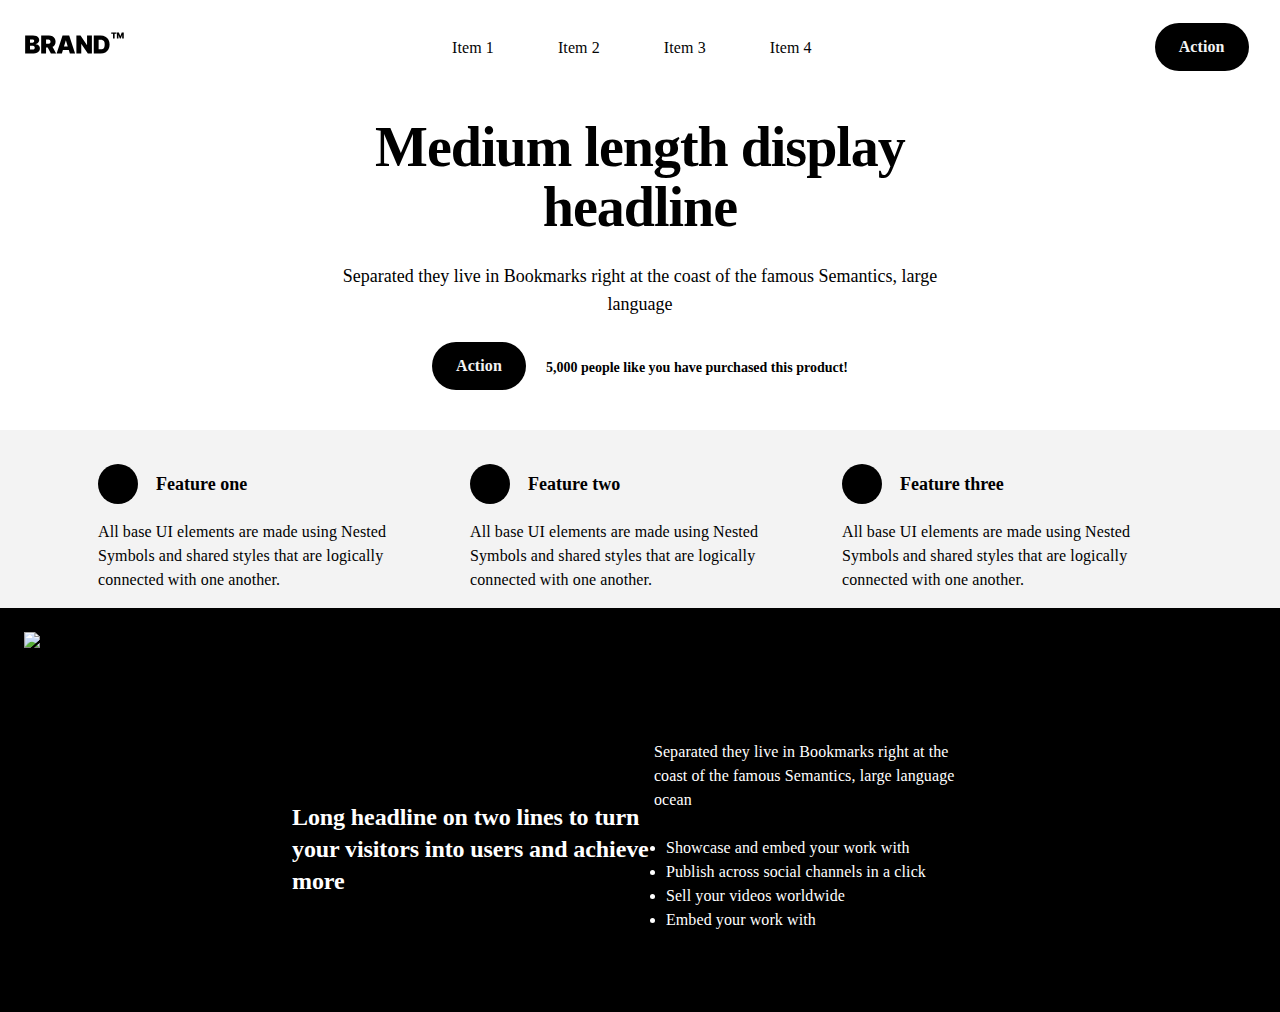
==== index.html @ 7c84bdba "pages" ====
<!DOCTYPE html>
 
 
<head>
 	<title>Responsive Site </title>
	<link rel="stylesheet" type="text/css" href="styles/styles.css" />
	<meta charset="utf-8">
	<meta content="width=device-width, initial-scale=1" name="viewport">
</head>

<body>

  <!-- Navbar Section -->

  <header>
    <div class="header-container">

      <div class="nav-logo">
        <img src="images/brand.svg" alt="Bold brand image with trademark">
      </div>
  
      <input type="checkbox" id="nav-toggle" class="nav-toggle">
      <nav>
        <ul>
          <li><a href="">Item 1</a></li>
          <li><a href="">Item 2</a></li>
          <li><a href="">Item 3</a></li>
          <li><a href="">Item 4</a></li>
        </ul>
      </nav>
      <label for="nav-toggle" class="nav-toggle-label">
        <img src="images/ellipse.svg" alt="">
        <span></span>
      </label>
  
      <div class="nav-action">
        Action
      </div>

    </div>
   
  </header>

  <!-- Main Headline Section -->

  <section class="headline-section">

    <div class="headline-container">
      <div class="headline-bold">
        Medium length display headline
      </div>
      <div class="headline-small">
        Separated they live in Bookmarks right at the coast
        of the famous Semantics, large language 
      </div>

      <!-- Action button -->
      <div class="headline-button">
        <span class="headline-button-action">Action</span>
        <span class="headline-button-text">5,000 people like you have purchased this product!</span>
        
      </div>

    </div>
    
    <div class="headline-image">
      <img src="images/headline-image.svg">
    </div>

  </div>

  <!-- Feature Section -->

  <div class="feature-container">
    <div class="feature-boxes">

      <!-- Feature one  -->

      <div class="feature-one">
        <div class="feature-one-title">
          <img src="images/ellipse.svg">
          <div class="feature-one-top">
            Feature one
          </div>
         
        </div>
        <div class="feature-one-text">
          All base UI elements are made using Nested Symbols
          and shared styles that are logically connected with one another.
        </div>

      </div>

      <!-- Feature two -->

      <div class="feature-two">
        <div class="feature-two-title">
          <img src="images/ellipse.svg">
          <div class="feature-two-top">
            Feature two
          </div>  
        </div>

        <div class="feature-two-text">
          All base UI elements are made using Nested Symbols
          and shared styles that are logically connected with one another.
        </div>

      </div>

      <!-- Feature Three -->

      <div class="feature-three">
        <div class="feature-three-title">
          <img src="images/ellipse.svg">
          <div class="feature-three-top">
            Feature three
          </div>
        </div>
        <div class="feature-three-text">
          All base UI elements are made using Nested Symbols
          and shared styles that are logically connected with one another.
        </div>
  
      </div>
    </div>

  </section>

  <!-- Section Two -->

  <section class="section-two">
    <div class="section-two-container">
      <div class="section-two-image">
        <img src="images/section-two-744.svg">
      </div>
      <div class="section-two-text">
        <div class="section-two-header">
          Long headline on two lines to turn your visitors into users and achieve more
        </div>

        <div class="section-two-mid">

          <div class="section-two-middle">
            Separated they live in Bookmarks right at the coast of the famous Semantics, large language ocean
          </div>
  
          <div class="section-two-list">
            <ul>
              <li>Showcase and embed your work with</li>
              <li>Publish across social channels in a click</li>
              <li>Sell your videos worldwide</li>
              <li>Embed your work with</li>
            </ul>
          </div>


        </div>
        
      </div>
    </div>



  </section>


  <!-- Testimonials -->


  <section class="testimonials">




  </section>
  

  





	
</body>
---- styles/styles.css ----
body {
  margin: 0;
}

*, *::before, *::after{
  box-sizing: border-box;
}

:root {
  --clr-dark-900: #000;
  --clr-light-200: #f3f3f3;
  --clr-light-100: #fff;
}

header {
  display: flex;
  position: sticky;
  top: 0;
  left: 0;
  right: 0;
  background-color: var(--clr-light-100);
  text-align: center;
  z-index: 100;
  width: 100%;
}

.nav-toggle {
  display: none;
}

.nav-toggle-label {
  position:absolute;
  right: 0;
  top: 0;
  margin-right: 1em;
  height: 100%;
  display: flex;
  align-items: center;
  cursor: pointer;
}

.nav-toggle-label img {
  position: absolute;
  transform: translateX(-4.5px);
  height: 25px;
  width: 25px;
}

.nav-toggle-label span,
.nav-toggle-label span::before,
.nav-toggle-label span::after {
  display: block;
  background:#ffffff;
  height:1px;
  width: 1em;
  border: 2px;
  position: relative;
}

.nav-toggle-label span::before,
.nav-toggle-label span::after {
  content: '';
  position: absolute;
}

.nav-toggle-label span::before  {
  bottom: 4px;
}

.nav-toggle-label span::after  {
  top: 4px;
}

nav {
  position: absolute;
  text-align: left;
  top: 100%;
  right: 0;
  background: var(--clr-light-100);
  width: 100%;
  text-align: center;
  transform: scale(1,0);
  transform-origin: top;
  transition: transform 400ms ease-in-out;
}

nav ul {
  margin: 0;
  padding: 0;
  list-style: none;
}

nav li {
  margin-bottom: 1em;
  margin-right: 1em;
}

nav a {
  color: #040404;
  text-decoration: none;
  font-size: 1em;
  font-family: 'Inter';
  font-style: normal;
  font-weight: 500;
  line-height: 19px;
  letter-spacing: 0.1px;
  opacity: 0;
  transition: opacity 150ms ease-in-out ; 
}

nav a:hover {
  opacity: 0.5;
  transition: ease-in-out 150ms
}

.nav-toggle:checked ~ nav {
  display: block;
  transform: scale(1,1);
}

.nav-toggle:checked ~ nav a {
  opacity: 1;
  transition: opacity 250ms ease-in-out 250ms;
}

.nav-action {
  color: var(--clr-light-200);
  background: var(--clr-dark-900);
  border-radius: 32px;
  padding: 12px 24px;
  display: none;
  margin-right: 2.5%;
  font-family: 'Inter';
  font-style: normal;
  font-weight: 700;
  font-size: 1em;
  line-height: 150%;
  display: flex;
  align-items: center;
  text-align: center;
  letter-spacing: 0.1px;
 } 

 .header-container {
  display: flex;
  margin-left: clamp(1%, 24px, 32%);
  margin-top: clamp(23px, 23px, 34.5px);
  margin-bottom: clamp(23px, 23px, 34.5px);
  max-height: 96px;
 }


.headline-section {
  display: flex;
  flex-wrap: wrap;
  align-items: center;
  justify-content: center;
  width: 100%;
  position: relative;
  
}

.headline-container {

  display: flex;
  position: relative;
  flex-direction: column;
  align-items: center;
  margin-inline: 24px;
  text-align: center;
  margin-top: 24px;
  width: 100%;
}

.headline-bold {
  font-family: 'Inter';
  font-style: normal;
  font-weight: 900;
  font-size: 40px;
  line-height: 121%;
  display: flex;
  align-items: center;
  text-align: center;
  letter-spacing: -1px;
  color: var(--clr-dark-900);
}

.headline-small {
  font-family: 'Inter';
  font-style: normal;
  font-weight: 400;
  font-size: 18px;
  line-height: 156%;
  color: var(--clr-dark-900);
  margin-top: 24px;

}

.headline-button {
  display: flex;
  flex-wrap: wrap;
  width: 100%;
  justify-content: center;
  align-content: center;
  margin-top: 24px;
}

.headline-button-text {
  font-family: 'Inter';
  font-style: normal;
  font-weight: 600;
  font-size: 0.875em;
  line-height: 143%;
  margin-top: 16px;
  margin-left: 20px;
  
}

.headline-button-action {
  color: var(--clr-light-200);
  background: var(--clr-dark-900);
  border-radius: 32px;
  padding: 12px 24px;
  font-family: 'Inter';
  font-style: normal;
  font-weight: 700;
  font-size: 1em;
  line-height: 150%; 
  letter-spacing: 0.1px;
}


.headline-image { 
  display: flex;
  justify-content: center;
  margin-top: 24px;
  margin-inline: 1rem;
  margin-bottom: 1em;

}

.headline-image img {
  width: 100%;
  height: auto;
  border-radius: 15px;

}

/* Features */

.feature-container {
  display: flex;
  flex-direction: column;
  background-color: var(--clr-light-200);
  width: 100%;
  position: relative;
}

.feature-boxes {
  display: flex;
  flex-wrap: wrap;
  justify-content: center;
  align-items: center;

}

.feature-one-title, .feature-two-title, .feature-three-title {
  font-family: 'Inter';
  font-style: normal;
  font-weight: 700;
  font-size: 18px;
  line-height: 156%;
  display: flex;
  align-items: center;
  justify-content: center;
  color: var(--clr-dark-900);
  margin-top: 1em;
  
}

.feature-one-top, .feature-two-top, .feature-three-top {
  margin-left: 1em;
}

.feature-one-text, .feature-two-text, .feature-three-text {
  font-family: 'Inter';
  font-style: normal;
  font-weight: 400;
  font-size: 1em;
  line-height: 150%;
  text-align: center;
  letter-spacing: 0.1px;
  color: var(--clr-dark-900);
  margin-top: 1em;
}

/* Section Two */

.section-two {
  width: 100%;
  background: var(--clr-dark-900);
  font-family: 'Inter';
  font-style: normal;
  display: flex;
  flex-direction: row;
}

.section-two-container {
  display: flex;
  width: 100%;
  flex-wrap: wrap;
  justify-content: center;
  align-items: center;
  margin-inline: min(24px);
  margin-top: min(24px);
}

.section-two-image img {
  justify-content: center;
  width: 100%;
  height: auto;

}

.section-two-text {
  color: var(--clr-light-100);
}

.section-two-header {
  font-weight: 900;
  font-size: 1em;
  line-height: 200%;
  text-align: center;
  letter-spacing: -0.1px;
}

.section-two-middle {
  font-weight: 400;
  font-size: 14px;
  line-height: 171%;
  text-align: center;
  letter-spacing: 0.1px;
}

.section-two-list {
  font-weight: 400;
  font-size: 14px;
  line-height: 171%;
  justify-content: center;
  align-items: center;
  text-align: center;
  letter-spacing: 0.1px;

  }

.section-two-list ul {
  list-style-position: outside;
  padding-left: 12px;

  }
/* Responsive Section */


@media only screen and (min-width: 744px) {

  /* nav-bar */

  .nav-toggle-label {
    display: none;
  }

  .header-container {
    display: flex;
    justify-content: space-between;
    align-items: center;
    width: 100%;
  }

  .headline-image img {
    content: url(images/headline-image-tablet.svg);
  }

  .nav-action {
    display: block;
  }

  nav { 
    all: unset;
  }

  nav a {
    opacity: 1;
  }

  nav ul {
    display: flex;
    align-items: center;
  }

  nav li {
    margin-left: 3em;
    margin-bottom: 0;
    justify-content: space-between;
  }

  nav li:first-child{
    margin-left: 0;
  }

  nav li {
    align-items: center;
  }

  /* Section Two */

  .section-two-text {
    justify-content: center;
    align-items: center;
    max-width: 696px;
  }

  .section-two-header {
    flex-wrap: nowrap;
    font-size: 1.5em;
    margin-top: 1.5em;

  }

  .section-two-middle {
    font-size: 1em;
    margin-top: 1.5em;
  }

  .section-two-list {
    font-size: 1em;
    margin-top: 1.5em;
  }

}

/* 1024px */

@media only screen and (min-width: 1024px) and (max-width: 1439px) { 

  .headline-image {
    width: 100%;
    content: url(images/headline-image-large.svg);
  }

  .headline-bold {
    font-family: 'Inter';
    font-style: normal;
    font-weight: 900;
    font-size: 56px;
    line-height: 107%;
    text-align: center;
    letter-spacing: -1px;
  }

  .headline-container {
    max-width: 630px;
  }

  .feature-container {
    display: inline-flex;
    flex-wrap: nowrap;
    width: 100%;
  }

  .feature-boxes {
    display: inline-flex;
    flex-wrap: nowrap;
    justify-content: center;

  }

  .feature-one, .feature-two, .feature-three {
    justify-content: space-between;
    max-width: 340px;
    margin: 1em;

  }

  .feature-one-title, .feature-two-title, .feature-three-title {
   justify-content: flex-start;

  }

  .feature-one-text, .feature-two-text, .feature-three-text {
    text-align: left;
  }


  .section-two-image {
    width: 100%;
  }
  .section-two-image img {
    content: url(images/section-two-1024.svg);
    width: 100%;
    height: auto;
  }

  .section-two-container {
    width: 100%;

  }

  .section-two-text {
    width: 100%;
    display: flex;
    margin-top: 64px;
    margin-bottom: 64px;
    justify-content: space-between;
  }
  
  .section-two-header {
    max-width: 415.5px;
    text-align: left;
    font-size: 1.5em;
    line-height: 133%;
  }

  .section-two-mid {
    max-width: 415.5px;
    margin-right: min(32px);

    
  }
  .section-two-middle {
    text-align: left;
    font-size: 1em;
    line-height: 150%;
    letter-spacing: 0.1px;
  }

  .section-two-list {
    text-align: left;
    font-size: 1em;
    line-height: 150%;
    letter-spacing: 0.1px;
  }
}

/* 1440px */


@media only screen and (min-width: 1440px) {


  .headline-section {
    display: flex;
    width: 100%;
  }

  .headline-container {
    max-width: 490px;
    flex: 1;
    text-align: left;
 
  }
  
  .headline-bold {
    text-align: left;

  }

  .headline-image img {
    max-width: 538px;
    height: auto;
    flex: 1;
  }

  .headline-button {
    flex-wrap: wrap;
    align-items: center;
    margin-left: 0;
    justify-content: flex-start;

  }

  .headline-button-text {
    text-align: left;
    align-items: center;

    margin-top: 0;
    max-width: 236px;

  }

  .headline-image {
    max-width: 490px;
    height: auto;
    content: url(images/headline-image-1440.svg);
  }
}
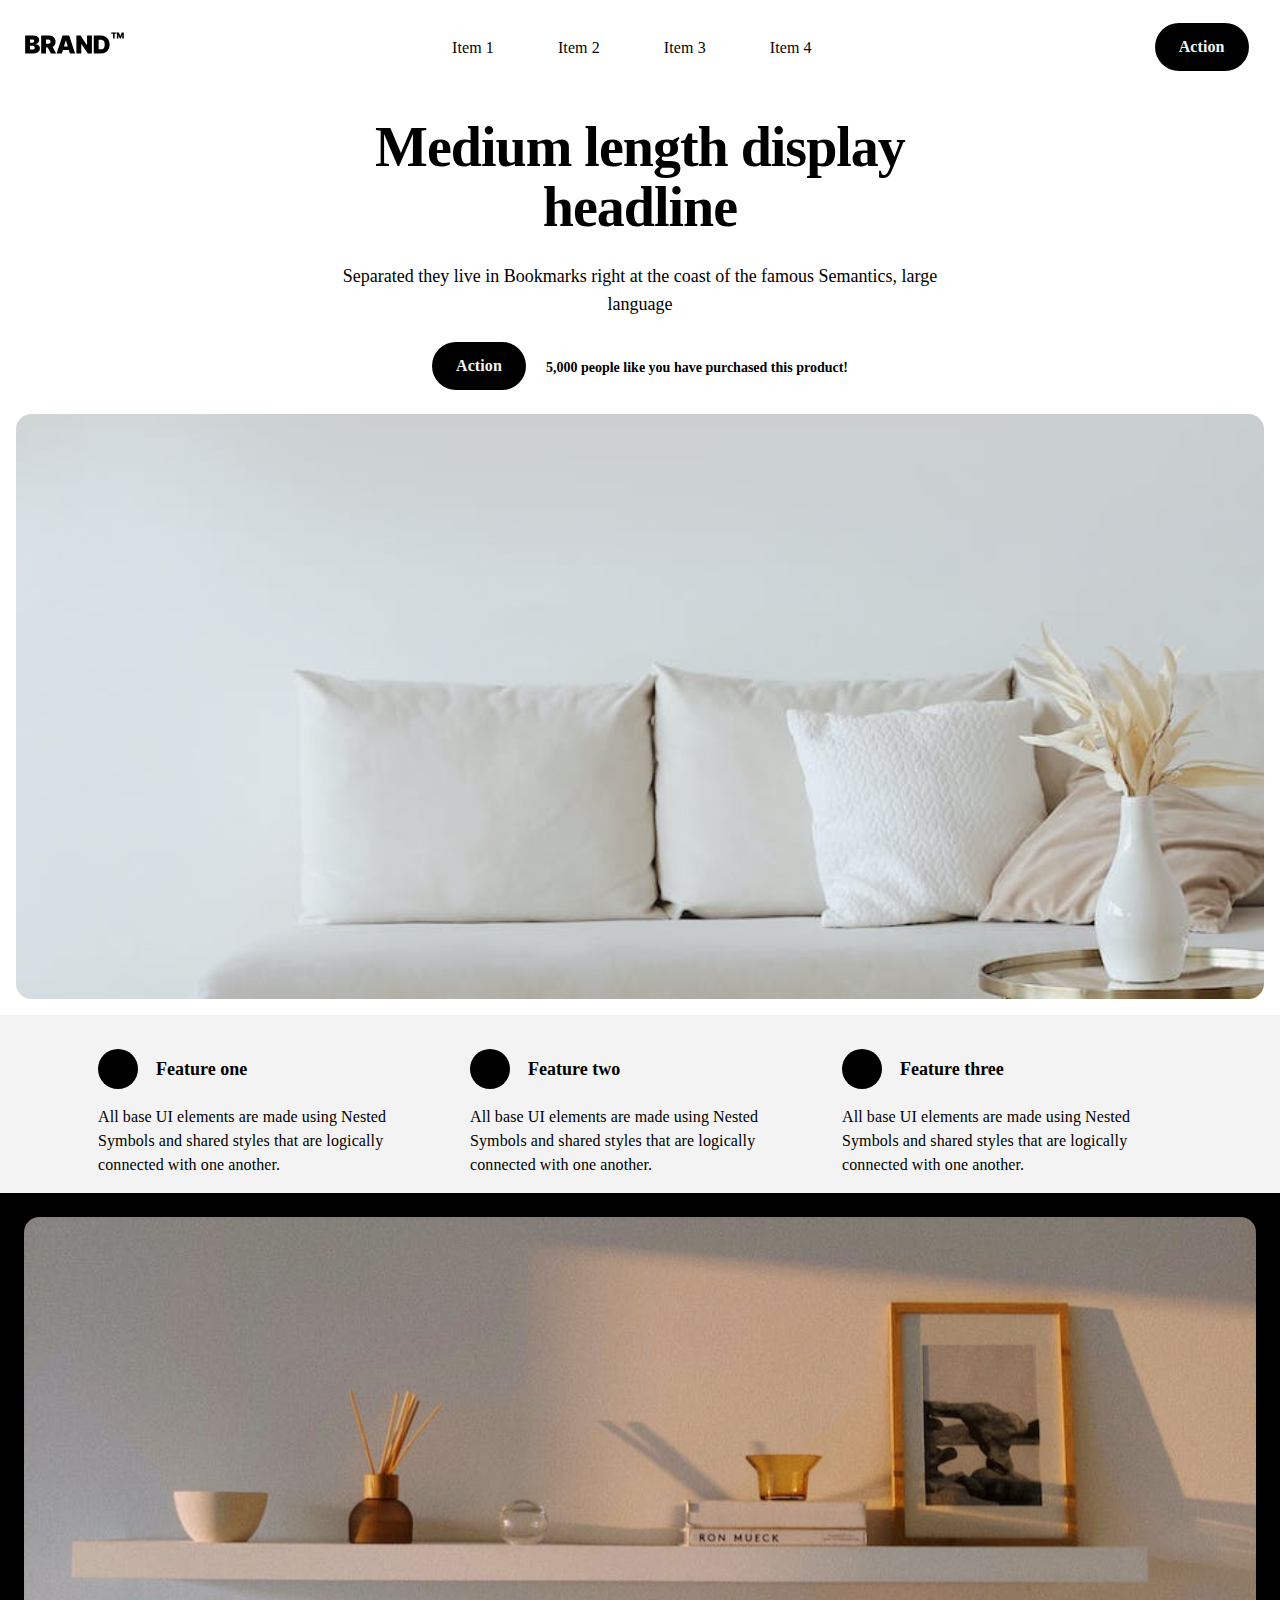
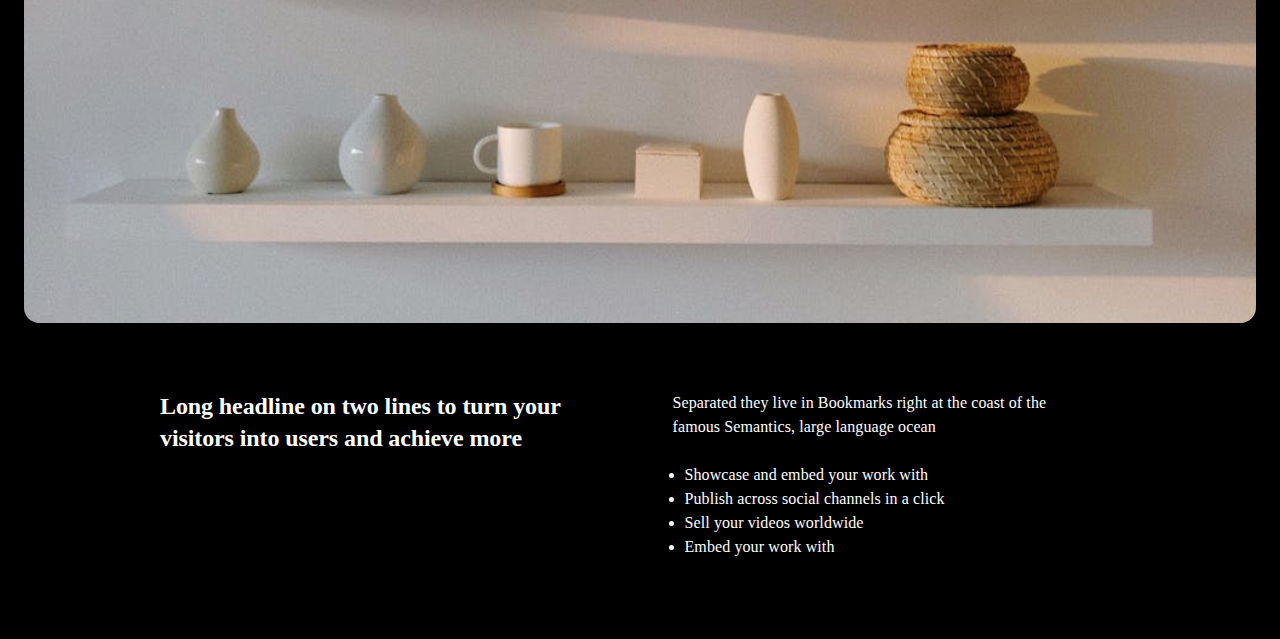
==== commit 29f813cb: "1440fix" ====
--- a/index.html
+++ b/index.html
@@ -29,7 +29,7 @@
         </ul>
       </nav>
       <label for="nav-toggle" class="nav-toggle-label">
-        <img src="images/ellipse.svg" alt="">
+        <img src="/images/ellipse.svg" alt="">
         <span></span>
       </label>
   
@@ -132,7 +132,7 @@
   <section class="section-two">
     <div class="section-two-container">
       <div class="section-two-image">
-        <img src="images/section-two-744.svg">
+        <img src="/images/section-two-744.svg">
       </div>
       <div class="section-two-text">
         <div class="section-two-header">
--- a/styles/styles.css
+++ b/styles/styles.css
@@ -135,7 +135,6 @@
   font-weight: 700;
   font-size: 1em;
   line-height: 150%;
-  display: flex;
   align-items: center;
   text-align: center;
   letter-spacing: 0.1px;
@@ -377,7 +376,7 @@
   }
 
   .headline-image img {
-    content: url(images/headline-image-tablet.svg);
+    content: url(/images/headline-image-tablet.svg);
   }
 
   .nav-action {
@@ -413,7 +412,7 @@
 
   /* Section Two */
 
-  .section-two-text {
+   .section-two-text {
     justify-content: center;
     align-items: center;
     max-width: 696px;
@@ -434,17 +433,18 @@
   .section-two-list {
     font-size: 1em;
     margin-top: 1.5em;
-  }
-
-}
+  } 
+
+}
+
 
 /* 1024px */
 
-@media only screen and (min-width: 1024px) and (max-width: 1439px) { 
+@media only screen and (min-width: 1024px){ 
 
   .headline-image {
     width: 100%;
-    content: url(images/headline-image-large.svg);
+    content: url(/images/headline-image-large.svg);
   }
 
   .headline-bold {
@@ -495,21 +495,24 @@
     width: 100%;
   }
   .section-two-image img {
-    content: url(images/section-two-1024.svg);
+    content: url(/images/section-two-1024.svg);
     width: 100%;
     height: auto;
   }
 
   .section-two-container {
     width: 100%;
-
+    display: flex;
   }
 
   .section-two-text {
-    width: 100%;
+    
+    max-width: 100%;
+    width: 960px;
     display: flex;
     margin-top: 64px;
     margin-bottom: 64px;
+    align-items: flex-start;
     justify-content: space-between;
   }
   
@@ -518,12 +521,15 @@
     text-align: left;
     font-size: 1.5em;
     line-height: 133%;
+    margin: 0;
+    
   }
 
   .section-two-mid {
     max-width: 415.5px;
     margin-right: min(32px);
-
+    
+    
     
   }
   .section-two-middle {
@@ -531,6 +537,7 @@
     font-size: 1em;
     line-height: 150%;
     letter-spacing: 0.1px;
+    margin: 0;
   }
 
   .section-two-list {
@@ -556,12 +563,16 @@
     max-width: 490px;
     flex: 1;
     text-align: left;
- 
-  }
+    margin-right: 120px;
+  }
+  
+  .headline-small {
+    font-size: 18px;
+    
+  } 
   
   .headline-bold {
     text-align: left;
-
   }
 
   .headline-image img {
@@ -581,7 +592,6 @@
   .headline-button-text {
     text-align: left;
     align-items: center;
-
     margin-top: 0;
     max-width: 236px;
 
@@ -590,8 +600,56 @@
   .headline-image {
     max-width: 490px;
     height: auto;
-    content: url(images/headline-image-1440.svg);
-  }
+    content: url(/images/headline-image-1440.svg);
+    border-radius: 12px;
+  }
+
+  .feature-container {
+    margin-top: 64px;
+  }
+
+  .section-two-container {
+    display: flex;
+    flex-wrap: wrap;
+  }
+
+  .section-two-text { 
+    max-width: 503.5px;  
+    justify-content: center;
+    display: inline-flex;
+    flex-wrap: wrap;
+    margin-top: 178px;
+    margin-bottom: 178px;
+    margin-left: 133px;
+  }
+
+  .section-two-image {
+    content: url(/images/section-two-1440.svg);
+    max-width: 490px;
+  }
+
+  .section-two-header {
+    max-width: 503.5px;
+  }
+
+  .section-two-mid {
+    display: flex;
+    margin: 0;
+    flex-wrap: wrap;
+    max-width: 503.5px;
+   
+  }
+
+  .section-two-middle {
+    margin-top: 16px;
+  }
+
+  .section-two-list {
+    max-width: 429px;
+    margin-top: 16px;
+  }
+
+
 }
 
   
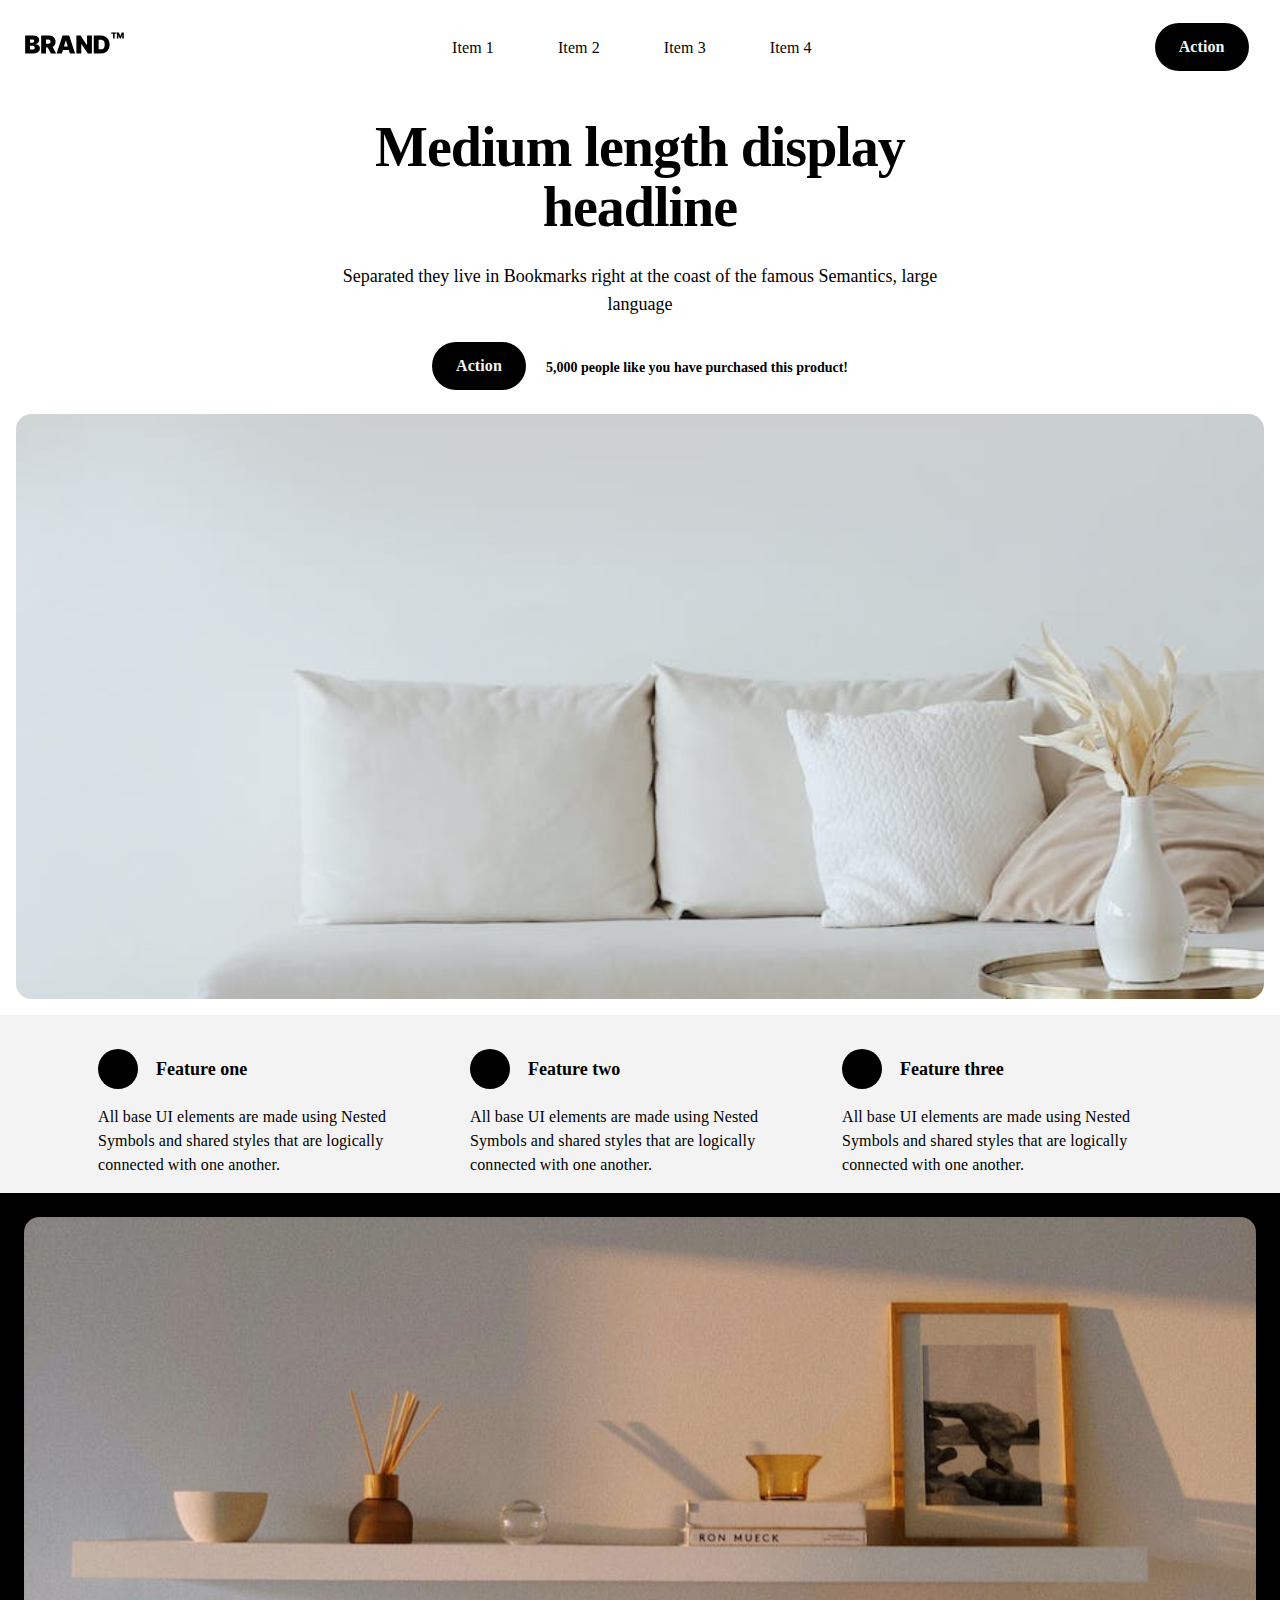
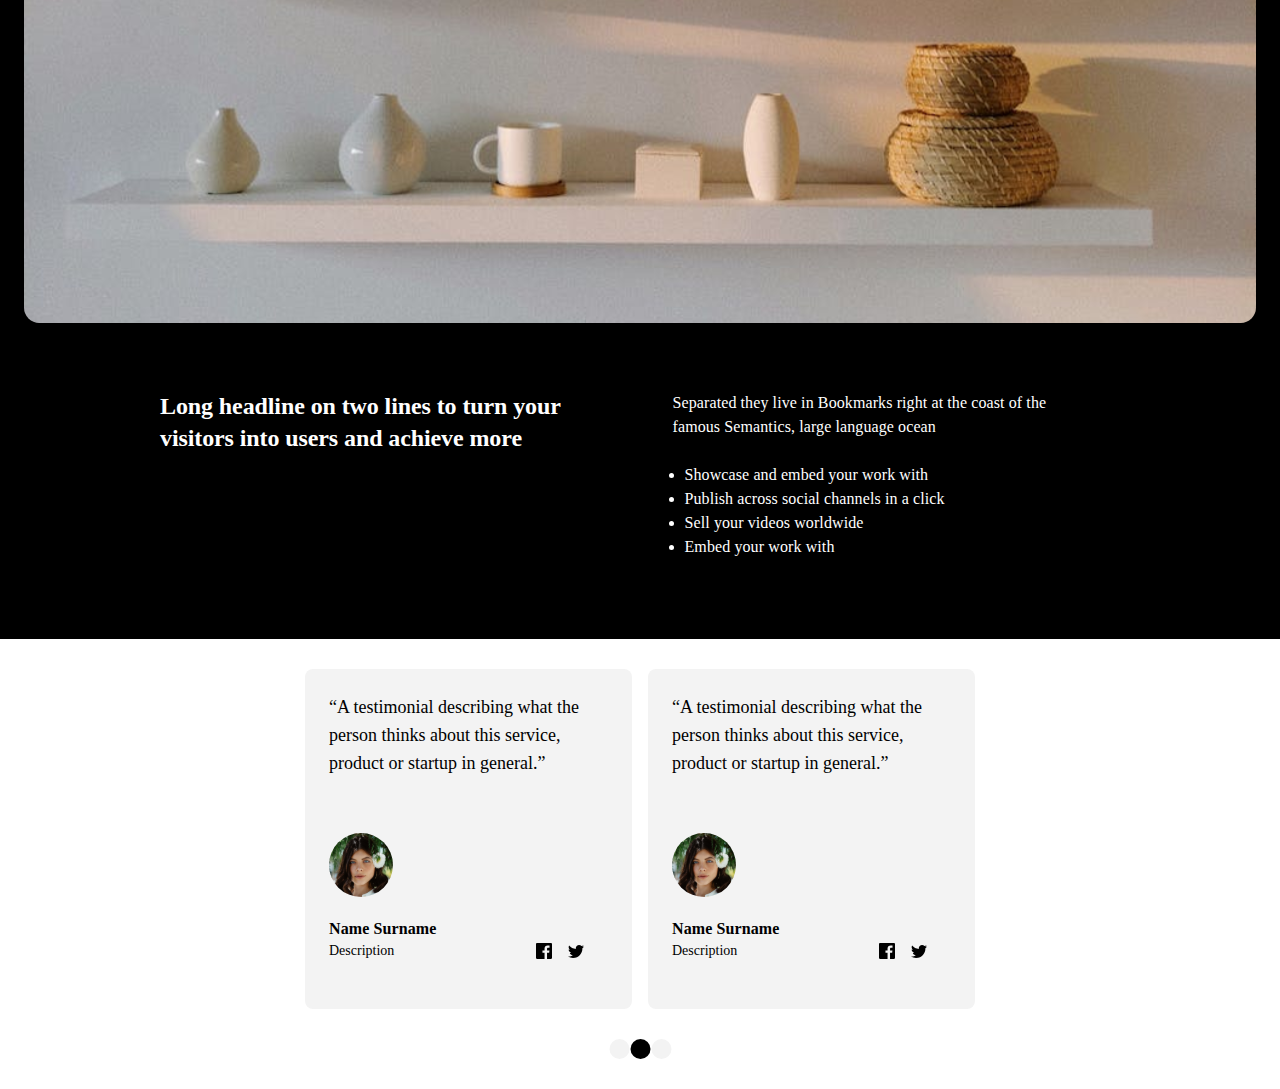
==== commit 5da6007a: "test2" ====
--- a/index.html
+++ b/index.html
@@ -170,12 +170,95 @@
 
   <section class="testimonials">
 
-
-
-
-  </section>
-  
-
+    <div class="testimonial-cards">
+      <div class="card-1">
+        <div class="card-text">
+          “A testimonial describing what the person thinks about this service, product or startup in general.”
+        </div>
+
+        <div class="card-customer">
+          <img src="/images/testimonial-image.svg">
+
+          <div class="card-name">
+            <span class="card-top">Name Surname</span>
+            <br>
+            <span class="card-bottom">Description</span>
+          </div>
+
+          <div class="card-socials">
+            <img src="/images/card-facebook.svg" class="facebook">
+            <img src="/images/card-twitter.svg" class="twitter">
+          </div>
+        </div>
+
+      </div>    
+
+      <div class="card-2">
+        <div class="card-text">
+          “A testimonial describing what the person thinks about this service, product or startup in general.”
+        </div>
+
+        <div class="card-customer">
+          <img src="/images/testimonial-image.svg">
+
+          <div class="card-name">
+            <span class="card-top">Name Surname</span>
+            <br>
+            <span class="card-bottom">Description</span>
+          </div>
+
+          <div class="card-socials">
+            <img src="/images/card-facebook.svg" class="facebook">
+            <img src="/images/card-twitter.svg" class="twitter">
+          </div>
+        </div>
+
+        <div class="card-3">
+          <div class="card-text">
+            “A testimonial describing what the person thinks about this service, product or startup in general.”
+          </div>
+  
+          <div class="card-customer">
+            <img src="/images/testimonial-image.svg">
+  
+            <div class="card-name">
+              <span class="card-top">Name Surname</span>
+              <br>
+              <span class="card-bottom">Description</span>
+            </div>
+  
+            <div class="card-socials">
+              <img src="/images/card-facebook.svg" class="facebook">
+              <img src="/images/card-twitter.svg" class="twitter">
+            </div>
+          </div>
+  
+        </div>    
+
+      </div>    
+
+      
+
+
+      <div class="testimonial-buttons">
+        <img src="/images/button-1.svg">
+        <img src="/images/button-2.svg">
+        <img src="/images/button-1.svg">
+
+      </div>
+
+
+    </div>
+    
+
+  </section>
+
+  <!-- Tagline-->
+  
+  <section class="tagline">
+
+
+  </section>
   
 
 
--- a/styles/styles.css
+++ b/styles/styles.css
@@ -349,14 +349,98 @@
   align-items: center;
   text-align: center;
   letter-spacing: 0.1px;
-
-  }
+}
+
 
 .section-two-list ul {
   list-style-position: outside;
   padding-left: 12px;
-
-  }
+}
+
+
+/* Testimonials  */
+
+.testimonials {
+  display: flex;
+  width: 100%;
+  position: relative;
+  justify-content: center;
+  align-items: center;
+}
+
+.testimonial-cards {
+  display: flex;
+  flex-direction: column;
+  margin-top: min(30px);
+  font-family: 'Inter';
+  font-style: normal;
+  justify-content: center;
+  align-items: center;
+  
+}
+
+.card-2, .card-3 {
+  display: none;
+}
+
+.card-1, .card-2, .card-3 {
+  background: #F3F3F3;
+  border-radius: 8px;
+  padding: 24px;
+  align-items: center;
+  max-width: 327px;
+  height: auto;
+  position: relative;
+}
+
+.card-text {
+  font-weight: 400;
+  font-size: 1.125em;
+  line-height: 156%;
+  color: #000000;
+}
+
+.card-customer {
+  margin-top: 56px;
+}
+
+.card-name {
+  margin-top: 1em;
+  margin-bottom: 1.5em;
+}
+
+.card-top {
+  font-weight: 700;
+  font-size: 1em;
+  line-height: 150%;
+  align-items: center;
+  letter-spacing: 0.1px;
+}
+
+.card-bottom {
+  font-weight: 400;
+  font-size: 14px;
+  line-height: 143%;
+
+}
+
+.card-socials, .facebook {
+  position: absolute;
+  right: 56px;
+  bottom: 24.99px;
+}
+
+.card-socials, .twitter {
+  position: absolute;
+  right: 24px;
+  bottom: 24.99px;
+}
+
+.testimonial-buttons {
+  margin: 1.875em;
+  display: block;
+}
+ 
 /* Responsive Section */
 
 
@@ -435,9 +519,28 @@
     margin-top: 1.5em;
   } 
 
-}
-
-
+  .testimonial-cards {
+    flex-direction: row;
+    width: 100%;
+    flex-wrap: wrap;
+    justify-content: center;
+    align-items: center;
+  }
+
+  .card-2 {
+    order: 2;
+    display: block;
+    margin-left: 1em;
+    
+  }
+
+  .testimonial-buttons {
+    order: 3;
+    display: flex;
+    justify-content: center;
+    width: 100%;
+    
+  }
 /* 1024px */
 
 @media only screen and (min-width: 1024px){ 
@@ -650,6 +753,7 @@
   }
 
 
-}
-
-  
+  .testimonial-buttons {
+    display: none;
+  }
+  }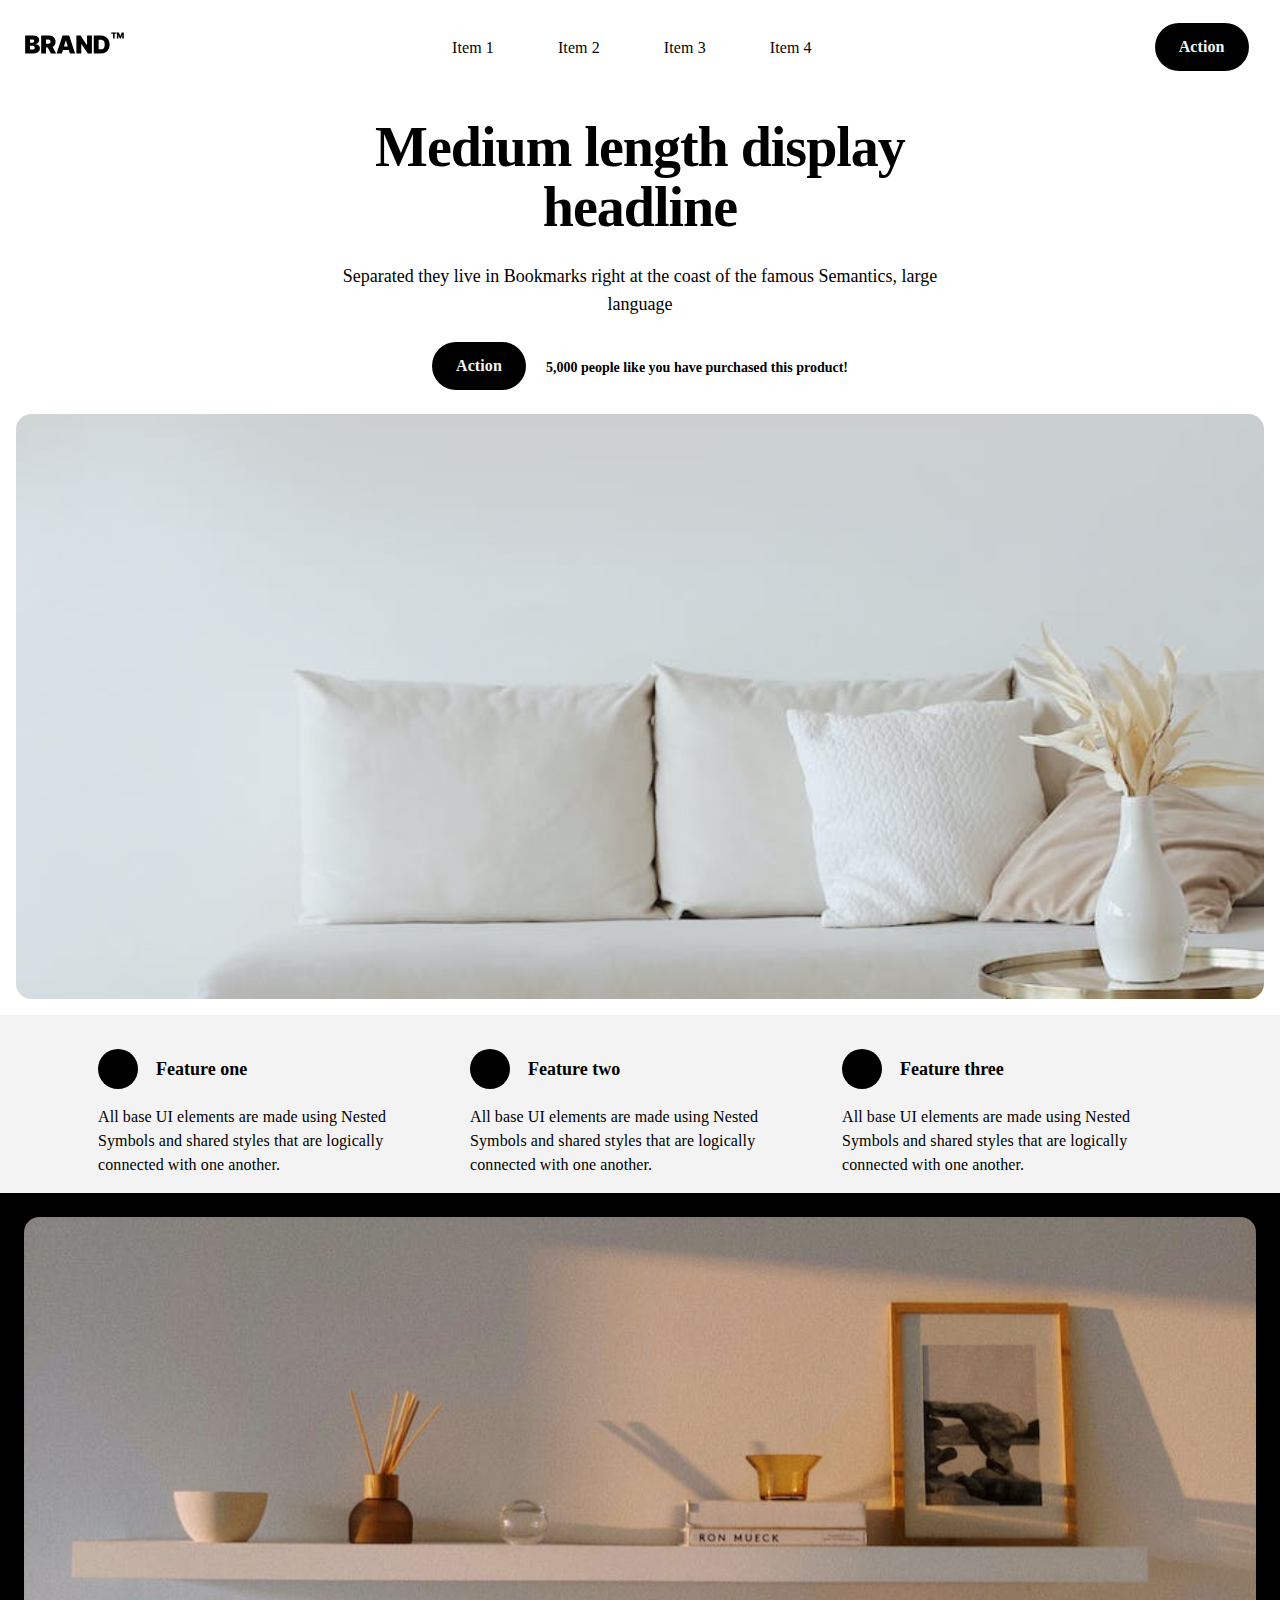
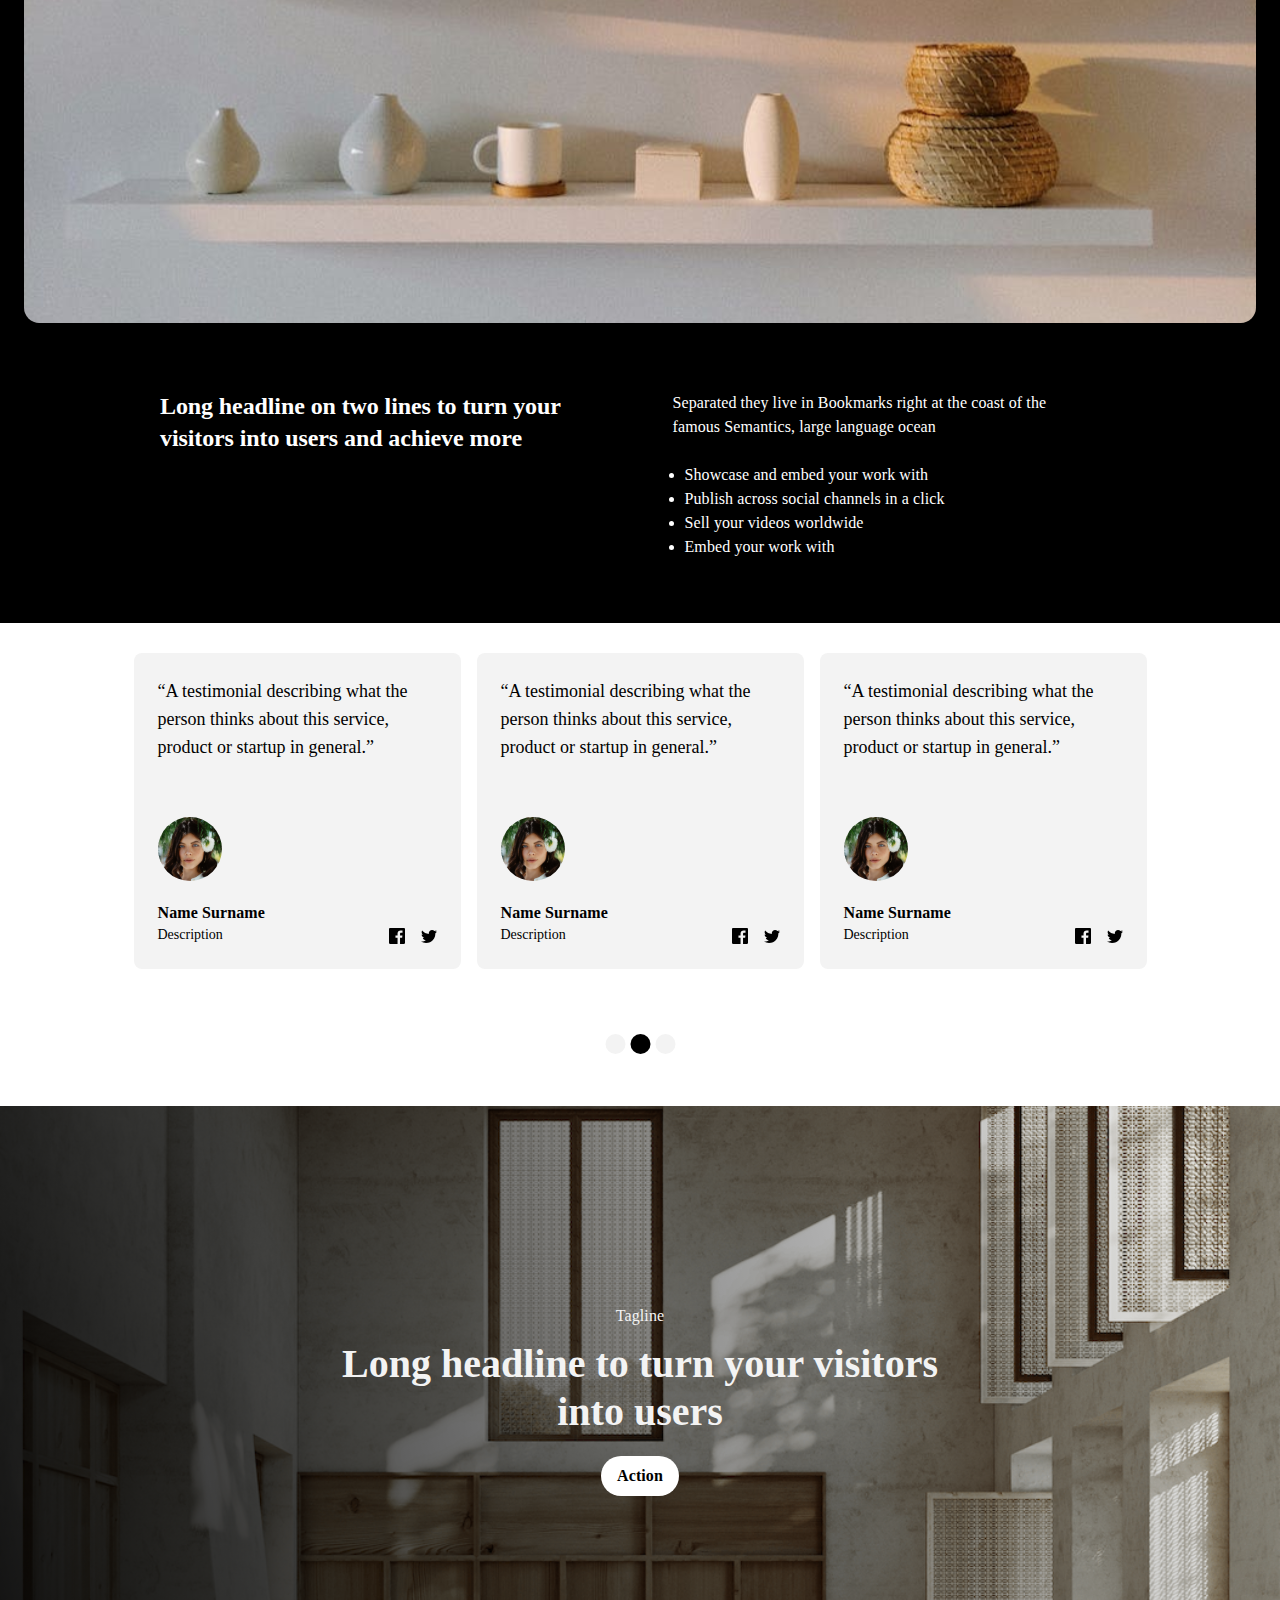
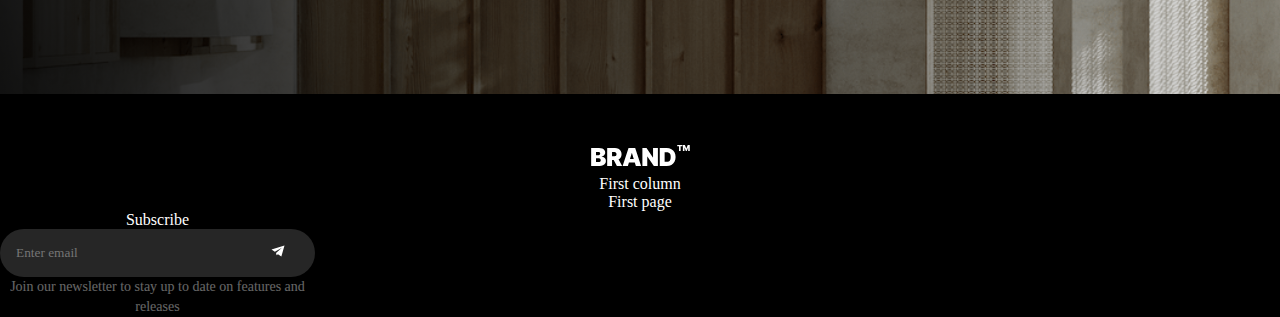
==== commit b94ebe3e: "refix" ====
--- a/index.html
+++ b/index.html
@@ -1,6 +1,9 @@
  <!DOCTYPE html>
+
+ <html>
  
  
+
 <head>
  	<title>Responsive Site </title>
 	<link rel="stylesheet" type="text/css" href="styles/styles.css" />
@@ -8,7 +11,7 @@
 	<meta content="width=device-width, initial-scale=1" name="viewport">
 </head>
 
-<body>
+  <body>
 
   <!-- Navbar Section -->
 
@@ -213,57 +216,143 @@
           </div>
         </div>
 
-        <div class="card-3">
-          <div class="card-text">
-            “A testimonial describing what the person thinks about this service, product or startup in general.”
-          </div>
-  
-          <div class="card-customer">
-            <img src="/images/testimonial-image.svg">
-  
-            <div class="card-name">
-              <span class="card-top">Name Surname</span>
-              <br>
-              <span class="card-bottom">Description</span>
+        
+      </div> 
+      
+      <div class="card-3">
+        <div class="card-text">
+          “A testimonial describing what the person thinks about this service, product or startup in general.”
+        </div>
+
+        <div class="card-customer">
+          <img src="/images/testimonial-image.svg">
+
+          <div class="card-name">
+            <span class="card-top">Name Surname</span>
+            <br>
+            <span class="card-bottom">Description</span>
+          </div>
+
+          <div class="card-socials">
+            <img src="/images/card-facebook.svg" class="facebook">
+            <img src="/images/card-twitter.svg" class="twitter">
+          </div>
+        </div>
+
+      </div>    
+
+    </div>
+
+    <div class="testimonial-buttons">
+      <img src="/images/button-1.svg">
+      <img src="/images/button-2.svg">
+      <img src="/images/button-1.svg">
+
+    </div>
+    
+
+  </section>
+
+  <!-- CTA -->
+  
+  <section class="CTA">
+    <div class="cta-container">
+
+      <div class="cta-tagline">
+        Tagline
+      </div>
+
+      <div class="cta-headline">
+        Long headline to turn your visitors into users
+      </div>
+
+      <div class="cta-button">
+        Action
+      </div>
+
+    </div>
+
+  </section>
+
+  <!-- Footer  -->
+  
+  <footer>
+
+    <div class="footer-container">
+
+      <div class="footer-logo">
+        <img src="/images/brand-footer.svg">
+      </div>
+
+      <div class="column-container">
+
+        <div class="column-1">
+          <div class="column-1-head">
+            First column
+            <ul class="col-1-list">
+              <li>First page</li>
+              <li></li>
+              <li></li>
+              <li></li>
             </div>
-  
-            <div class="card-socials">
-              <img src="/images/card-facebook.svg" class="facebook">
-              <img src="/images/card-twitter.svg" class="twitter">
-            </div>
-          </div>
-  
-        </div>    
-
-      </div>    
-
-      
-
-
-      <div class="testimonial-buttons">
-        <img src="/images/button-1.svg">
-        <img src="/images/button-2.svg">
-        <img src="/images/button-1.svg">
-
-      </div>
-
-
-    </div>
+          </div>
+
+        </div>
+  
+        <div class="column-2">
+        
+        </div>
+  
+        <div class="column-3">
+         
+        </div>
+
+      </div>
+
+      <div class="subscribe-box">
+
+        <div class="subscribe-text">
+          Subscribe
+        </div>
+       
+        <div class="subscribe-input">
+          <label>
+            <form action="" method="get">
+          
+            <input type="email" name="email" placeholder="Enter email" required>
+
+              <button>
+                <img src="/images/submit.svg">
+              </button>
+  
+            </form>
+
+          </label>
+
+        </div>
+        
+
+        <div class="newsletter">
+          Join our newsletter to stay up to date on features and releases
+        </div>
+
+      </div>
+
+    </div>
+
     
 
-  </section>
-
-  <!-- Tagline-->
-  
-  <section class="tagline">
-
-
-  </section>
-  
-
+
+
+
+
+
+  </footer>
 
 
 
 
 	
-</body>+  </body>
+
+</html>--- a/styles/styles.css
+++ b/styles/styles.css
@@ -4,6 +4,7 @@
 
 *, *::before, *::after{
   box-sizing: border-box;
+  font-family: 'Inter';
 }
 
 :root {
@@ -11,6 +12,8 @@
   --clr-light-200: #f3f3f3;
   --clr-light-100: #fff;
 }
+
+
 
 header {
   display: flex;
@@ -99,7 +102,6 @@
   color: #040404;
   text-decoration: none;
   font-size: 1em;
-  font-family: 'Inter';
   font-style: normal;
   font-weight: 500;
   line-height: 19px;
@@ -130,7 +132,6 @@
   padding: 12px 24px;
   display: none;
   margin-right: 2.5%;
-  font-family: 'Inter';
   font-style: normal;
   font-weight: 700;
   font-size: 1em;
@@ -172,7 +173,6 @@
 }
 
 .headline-bold {
-  font-family: 'Inter';
   font-style: normal;
   font-weight: 900;
   font-size: 40px;
@@ -185,7 +185,6 @@
 }
 
 .headline-small {
-  font-family: 'Inter';
   font-style: normal;
   font-weight: 400;
   font-size: 18px;
@@ -205,7 +204,6 @@
 }
 
 .headline-button-text {
-  font-family: 'Inter';
   font-style: normal;
   font-weight: 600;
   font-size: 0.875em;
@@ -220,7 +218,6 @@
   background: var(--clr-dark-900);
   border-radius: 32px;
   padding: 12px 24px;
-  font-family: 'Inter';
   font-style: normal;
   font-weight: 700;
   font-size: 1em;
@@ -264,7 +261,6 @@
 }
 
 .feature-one-title, .feature-two-title, .feature-three-title {
-  font-family: 'Inter';
   font-style: normal;
   font-weight: 700;
   font-size: 18px;
@@ -282,7 +278,6 @@
 }
 
 .feature-one-text, .feature-two-text, .feature-three-text {
-  font-family: 'Inter';
   font-style: normal;
   font-weight: 400;
   font-size: 1em;
@@ -298,7 +293,6 @@
 .section-two {
   width: 100%;
   background: var(--clr-dark-900);
-  font-family: 'Inter';
   font-style: normal;
   display: flex;
   flex-direction: row;
@@ -366,16 +360,17 @@
   position: relative;
   justify-content: center;
   align-items: center;
+  flex-wrap: wrap;
 }
 
 .testimonial-cards {
   display: flex;
   flex-direction: column;
   margin-top: min(30px);
-  font-family: 'Inter';
   font-style: normal;
   justify-content: center;
   align-items: center;
+  width: 100%;
   
 }
 
@@ -402,11 +397,10 @@
 
 .card-customer {
   margin-top: 56px;
-}
+  }
 
 .card-name {
   margin-top: 1em;
-  margin-bottom: 1.5em;
 }
 
 .card-top {
@@ -424,22 +418,170 @@
 
 }
 
-.card-socials, .facebook {
+.card-socials .facebook {
   position: absolute;
   right: 56px;
-  bottom: 24.99px;
-}
-
-.card-socials, .twitter {
+  bottom: 25px;
+  
+  
+}
+
+.card-socials .twitter {
   position: absolute;
   right: 24px;
-  bottom: 24.99px;
+  bottom: 25px;
 }
 
 .testimonial-buttons {
   margin: 1.875em;
-  display: block;
-}
+  justify-content: center;
+}
+
+/* Call to Action */
+
+.CTA {
+  background-image: url(/images/CTA-mobile.svg);
+  background-size: cover;
+  height: 500px;
+  display: flex;
+  justify-content: center;
+  align-items: center;
+  color: #F3F3F3;
+}
+
+.cta-container {
+  display: flex;
+  flex-direction: column;
+  justify-content: center;
+  align-items: center;
+  max-width: 247px;
+}
+
+.cta-tagline {
+  font-weight: 500;
+  font-size: 1em;
+  line-height: 150%;
+  letter-spacing: 0.1px;
+}
+
+.cta-headline {
+  font-weight: 900;
+  font-size: 28px;
+  line-height: 171%;
+  text-align: center;
+  letter-spacing: -0.5px;
+  margin-top: 0.75rem;
+}
+
+.cta-button {
+  font-weight: 700;
+  font-size: 1em;
+  line-height: 150%;
+  display: flex;
+  align-items: center;
+  text-align: center;
+  letter-spacing: 0.1px;
+  color: #000000;
+  background: #fff;
+  border-radius: 24px;
+  padding: 8px 16px;
+  margin-top: 1.25em;
+}
+
+
+/* Footer */
+
+footer {
+  background-color: #000;
+  width: 100%;
+  color: #fff;
+}
+
+.footer-container {
+  display: flex;
+  position: relative;
+  flex-direction: column;
+  justify-content: center;
+  align-items: center;
+}
+
+.footer-logo {
+  margin-top: 50px;
+}
+
+.column-1 {
+  display: flex;
+  align-items: center;
+  text-align: center;
+  justify-content: center;
+}
+
+.col-1-list li {
+  padding: 0;
+  list-style: none;
+  align-items: center;
+  text-align: center;
+}
+
+ul{
+  list-style-type: disc;
+  margin-block-start: 0em;
+  margin-block-end: 0em;
+  margin-inline-start: 0px;
+  margin-inline-end: 0px;
+  padding-inline-start: 0px;
+}
+
+/* Subscribe */
+
+.subscribe-input {
+  justify-content: center;
+  align-items: center;
+  position: relative;
+}
+
+.subscribe-box {
+  display: flex;
+  flex-direction: column;
+  align-items: center;
+  justify-content: center;
+  width: 315px;
+}
+
+label {
+  position: relative;
+}
+
+label input {
+  align-items: center;
+  border: none;
+  padding: 16px;
+  width: 315px;
+  background-color: rgba(255, 255, 255, 0.15);;
+  border-radius: 40px;
+
+  position: relative;
+}
+
+label button {
+  position: absolute;
+  border: none;
+  padding: 16px;
+  left: 255px;
+  background-color: rgba(255, 255, 255, 0);
+}
+
+.newsletter {
+  font-weight: 400;
+  font-size: 14px;
+  line-height: 143%;
+  text-align: center;
+  color: #FFFFFF;
+  mix-blend-mode: normal;
+  opacity: 0.4;
+}
+
+
  
 /* Responsive Section */
 
@@ -506,7 +648,6 @@
     flex-wrap: nowrap;
     font-size: 1.5em;
     margin-top: 1.5em;
-
   }
 
   .section-two-middle {
@@ -522,25 +663,37 @@
   .testimonial-cards {
     flex-direction: row;
     width: 100%;
-    flex-wrap: wrap;
     justify-content: center;
     align-items: center;
+    flex-wrap: wrap;
   }
 
   .card-2 {
-    order: 2;
     display: block;
     margin-left: 1em;
+    width: 100%;
+  }
+
+  .card-socials .facebook {
+    display: none;
+  }
+
+  .CTA {
+    background-image: url(/images/CTA-tablet.svg);
     
   }
 
-  .testimonial-buttons {
-    order: 3;
-    display: flex;
-    justify-content: center;
-    width: 100%;
-    
-  }
+  .cta-container {
+    max-width: 744px;
+  }
+
+  .cta-headline {
+    font-size: 2.5em;
+    line-height: 120%;
+    letter-spacing: 0;
+    margin-top: 12px;
+  }
+}
 /* 1024px */
 
 @media only screen and (min-width: 1024px){ 
@@ -551,7 +704,6 @@
   }
 
   .headline-bold {
-    font-family: 'Inter';
     font-style: normal;
     font-weight: 900;
     font-size: 56px;
@@ -649,10 +801,33 @@
     line-height: 150%;
     letter-spacing: 0.1px;
   }
+
+  .card-3{
+    display: block;
+    width: 100%;
+    margin-left: 1em;
+  }
+
+  .card-socials .facebook {
+    display: block;
+  }
+
+  .testimonial-buttons {
+    margin-top: 65px;
+    margin-bottom: 48px;
+  }
+
+  .CTA {
+    background-image: url(/images/CTA-tablet-large.svg);
+    height: 588px;
+  }
+
+  .cta-container {
+    max-width: 600px;
+  }
 }
 
 /* 1440px */
-
 
 @media only screen and (min-width: 1440px) {
 
@@ -752,8 +927,19 @@
     margin-top: 16px;
   }
 
-
+  .testimonial-cards {
+    margin-bottom: 96px;
+    margin-top: 96px;
+  }
+
+  .card-2, .card-3 {
+    margin-left: 30px;
+  }
   .testimonial-buttons {
     display: none;
   }
-  }+
+  .CTA {
+    background-image: url(/images/CTA-1440.svg);
+  }
+}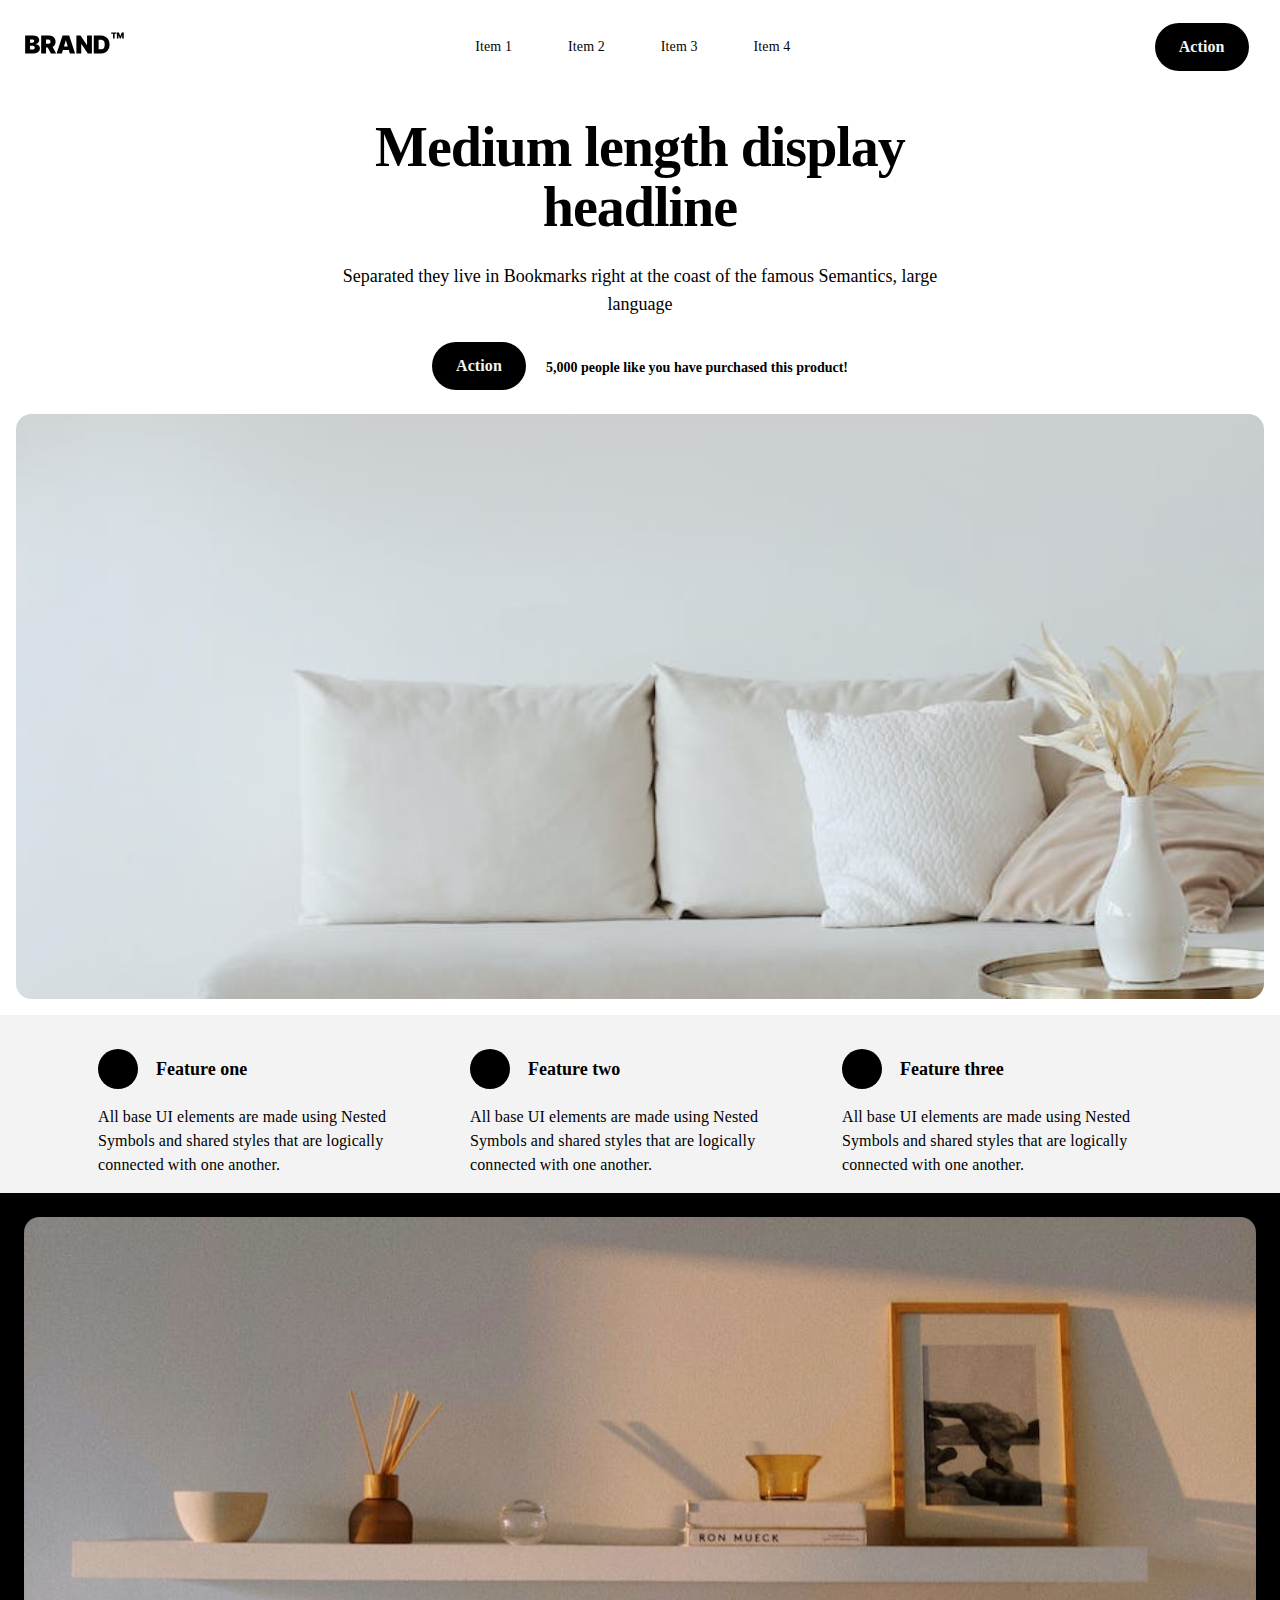
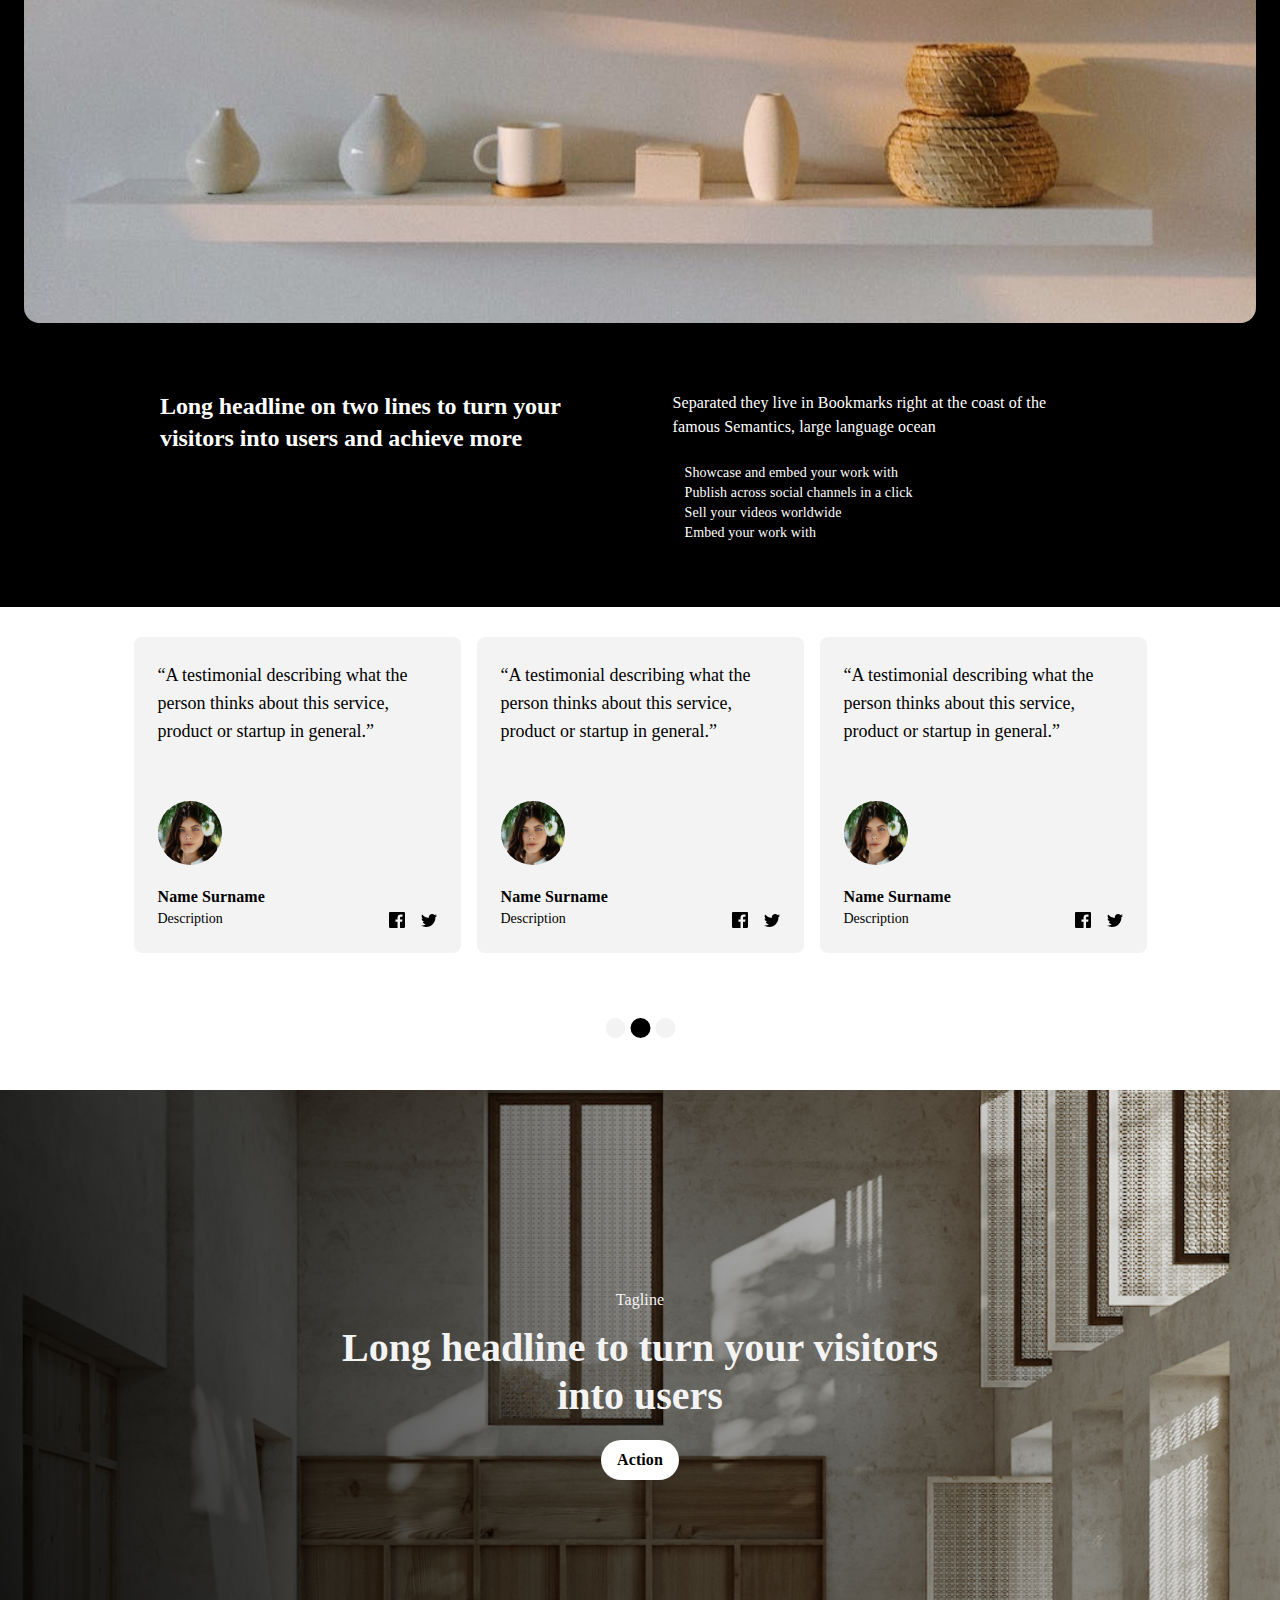
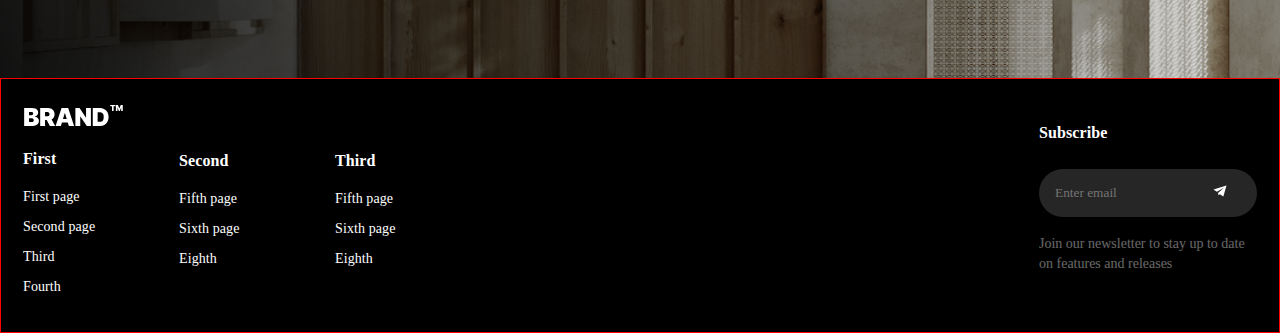
==== commit 41512473: "744px fix" ====
--- a/index.html
+++ b/index.html
@@ -284,26 +284,47 @@
         <img src="/images/brand-footer.svg">
       </div>
 
+
       <div class="column-container">
 
         <div class="column-1">
+          <!-- <div class="column-1-logo">
+            <img src="/images/brand-footer.svg">
+          </div> -->
           <div class="column-1-head">
-            First column
+            <img src="/images/brand-footer.svg">
+
+            <p>First</p>
             <ul class="col-1-list">
               <li>First page</li>
-              <li></li>
-              <li></li>
-              <li></li>
+              <li>Second page</li>
+              <li>Third</li>
+              <li>Fourth</li>
             </div>
           </div>
-
-        </div>
   
         <div class="column-2">
+          <div class="column-2-head">
+            <p>Second</p>
+            
+            <ul class="col-2-list">
+              <li>Fifth page</li>
+              <li>Sixth page</li>
+              <li>Eighth</li>
+            </ul>
+          </div>
         
         </div>
   
         <div class="column-3">
+          <div class="column-3-head">
+            <p>Third</p>
+            <ul class="col-3-list">
+              <li>Fifth page</li>
+              <li>Sixth page</li>
+              <li>Eighth</li>
+            </ul>
+          </div>
          
         </div>
 
@@ -340,13 +361,6 @@
 
     </div>
 
-    
-
-
-
-
-
-
   </footer>
 
 
--- a/styles/styles.css
+++ b/styles/styles.css
@@ -509,18 +509,58 @@
   margin-top: 50px;
 }
 
-.column-1 {
-  display: flex;
-  align-items: center;
-  text-align: center;
-  justify-content: center;
-}
-
-.col-1-list li {
+.column-container {
+  display: flex;
+  
+  width: 315px;
+}
+
+.column-1-head, .column-2-head, .column-3-head{
+  font-weight: 700;
+  font-size: 16px;
+  line-height: 24px;
+  text-align: center;
+  letter-spacing: 0.1px;
+}
+
+.column-1-head img {
+  display: none;
+}
+
+.column-2, .column-3 {
+  margin-left: 1.5em;
+}
+
+.column-1, .column-2, .column-3 {
+  display: flex;
+  flex-direction: row;
+  text-align: center;
+  justify-content: center;
+  width: 98px;
+}
+
+.col-1-list, .col-2-list, .col-3-list, li {
   padding: 0;
   list-style: none;
   align-items: center;
   text-align: center;
+  font-weight: 400;
+  font-size: 14px;
+  line-height: 20px;
+  
+  /* identical to box height, or 143% */
+}
+
+.column-1 ul li {
+  padding-bottom: 10px;
+}
+
+.column-2 ul li {
+  padding-bottom: 10px;
+}
+
+.column-3 ul li {
+  padding-bottom: 10px;
 }
 
 ul{
@@ -540,26 +580,36 @@
   position: relative;
 }
 
+.subscribe-text {
+  margin-top: 1.5em;
+  margin-bottom: 1.5em;
+  font-weight: 700;
+  font-size: 16px;
+  line-height: 150%;
+  letter-spacing: 0.1px;
+}
+
 .subscribe-box {
   display: flex;
   flex-direction: column;
   align-items: center;
   justify-content: center;
-  width: 315px;
+  
 }
 
 label {
+
   position: relative;
 }
 
 label input {
+
   align-items: center;
   border: none;
   padding: 16px;
   width: 315px;
   background-color: rgba(255, 255, 255, 0.15);;
   border-radius: 40px;
-
   position: relative;
 }
 
@@ -571,7 +621,12 @@
   background-color: rgba(255, 255, 255, 0);
 }
 
+form input {
+  color: rgb(255, 255, 255);
+}
+
 .newsletter {
+  margin-top: 1.25em;
   font-weight: 400;
   font-size: 14px;
   line-height: 143%;
@@ -579,6 +634,7 @@
   color: #FFFFFF;
   mix-blend-mode: normal;
   opacity: 0.4;
+  max-width: 315px;
 }
 
 
@@ -678,6 +734,8 @@
     display: none;
   }
 
+  /* CTA */
+
   .CTA {
     background-image: url(/images/CTA-tablet.svg);
     
@@ -692,6 +750,88 @@
     line-height: 120%;
     letter-spacing: 0;
     margin-top: 12px;
+  }
+
+  /* Footer */
+
+  .footer-container {
+    display: flex;
+    flex-direction: row;
+    border: 1px solid red;
+    flex-wrap:nowrap;
+    justify-content: space-between;
+    
+  
+  }
+
+  .footer-logo {
+    display: none
+  }
+
+  .column-container {
+    margin-top: 25px;
+    width: 467px;
+    align-items: center;
+    justify-content: space-between;
+    margin-left: 22px;
+    margin-bottom: 25px;
+  }
+
+  .column-1-head, .column-2-head, .column-3-head {
+    text-align: left;
+  }
+
+  .col-1-list, .col-2-list, .col-3-list, li {
+    text-align: left; 
+   }
+
+  .column-1 {
+    width: 155px;
+  }
+
+  .column-2 {
+    width: 155px;
+    margin-left: 0;
+  }
+
+  .column-3 {
+    width: 155px;
+    margin-left: 0;
+  }
+
+  .column-1, .column-2, .column-3 {
+    justify-content: flex-start;
+  }
+
+  .column-1-head img {
+    display: flex;
+  }
+
+  .subscribe-box {
+    max-width: 218px;
+    margin-bottom: 40px;
+  }
+
+  label input {
+    width: 218px;
+  }
+
+  label button {
+    left: 158px;
+  }
+
+  .subscribe-box {
+    display: flex;
+    align-items: flex-start;
+    margin-right: 22px;
+  }
+
+  .subscribe-text {
+    display: flex;
+  }
+
+  .newsletter {
+    text-align: left;
   }
 }
 /* 1024px */
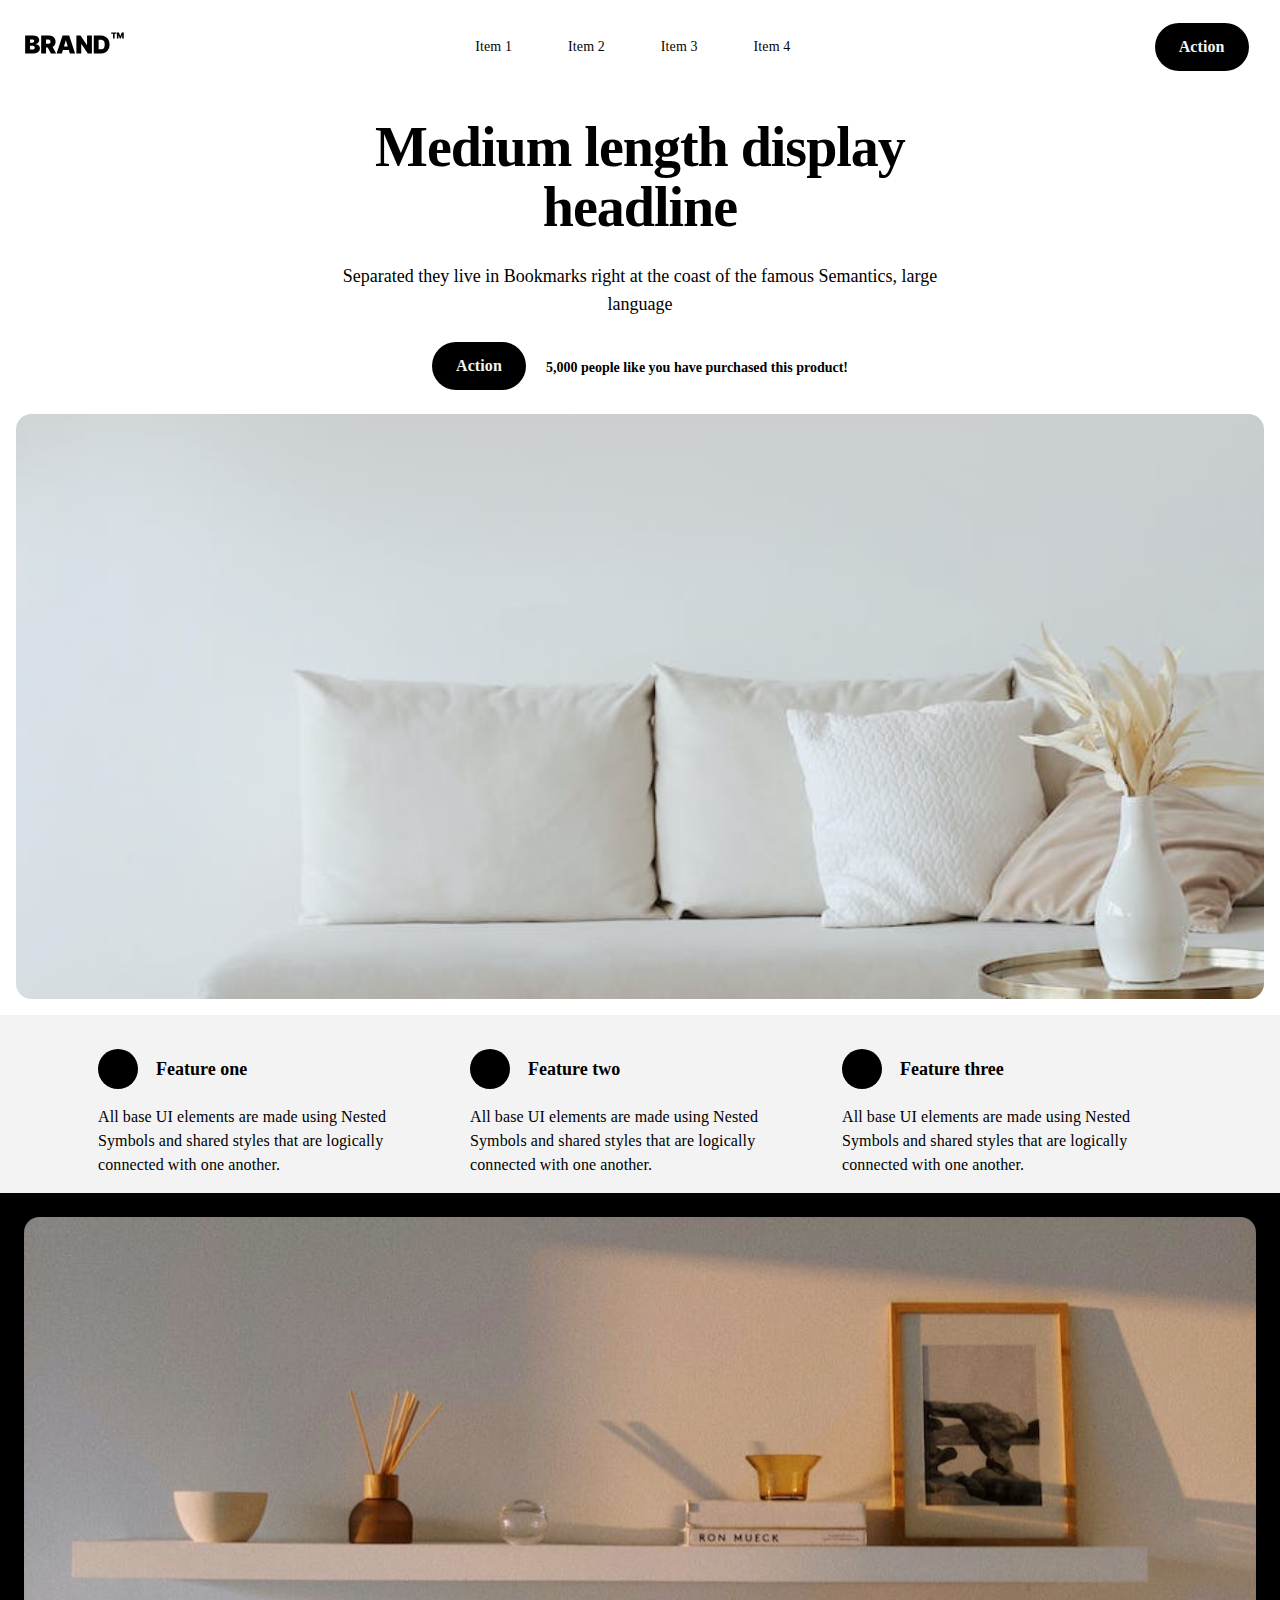
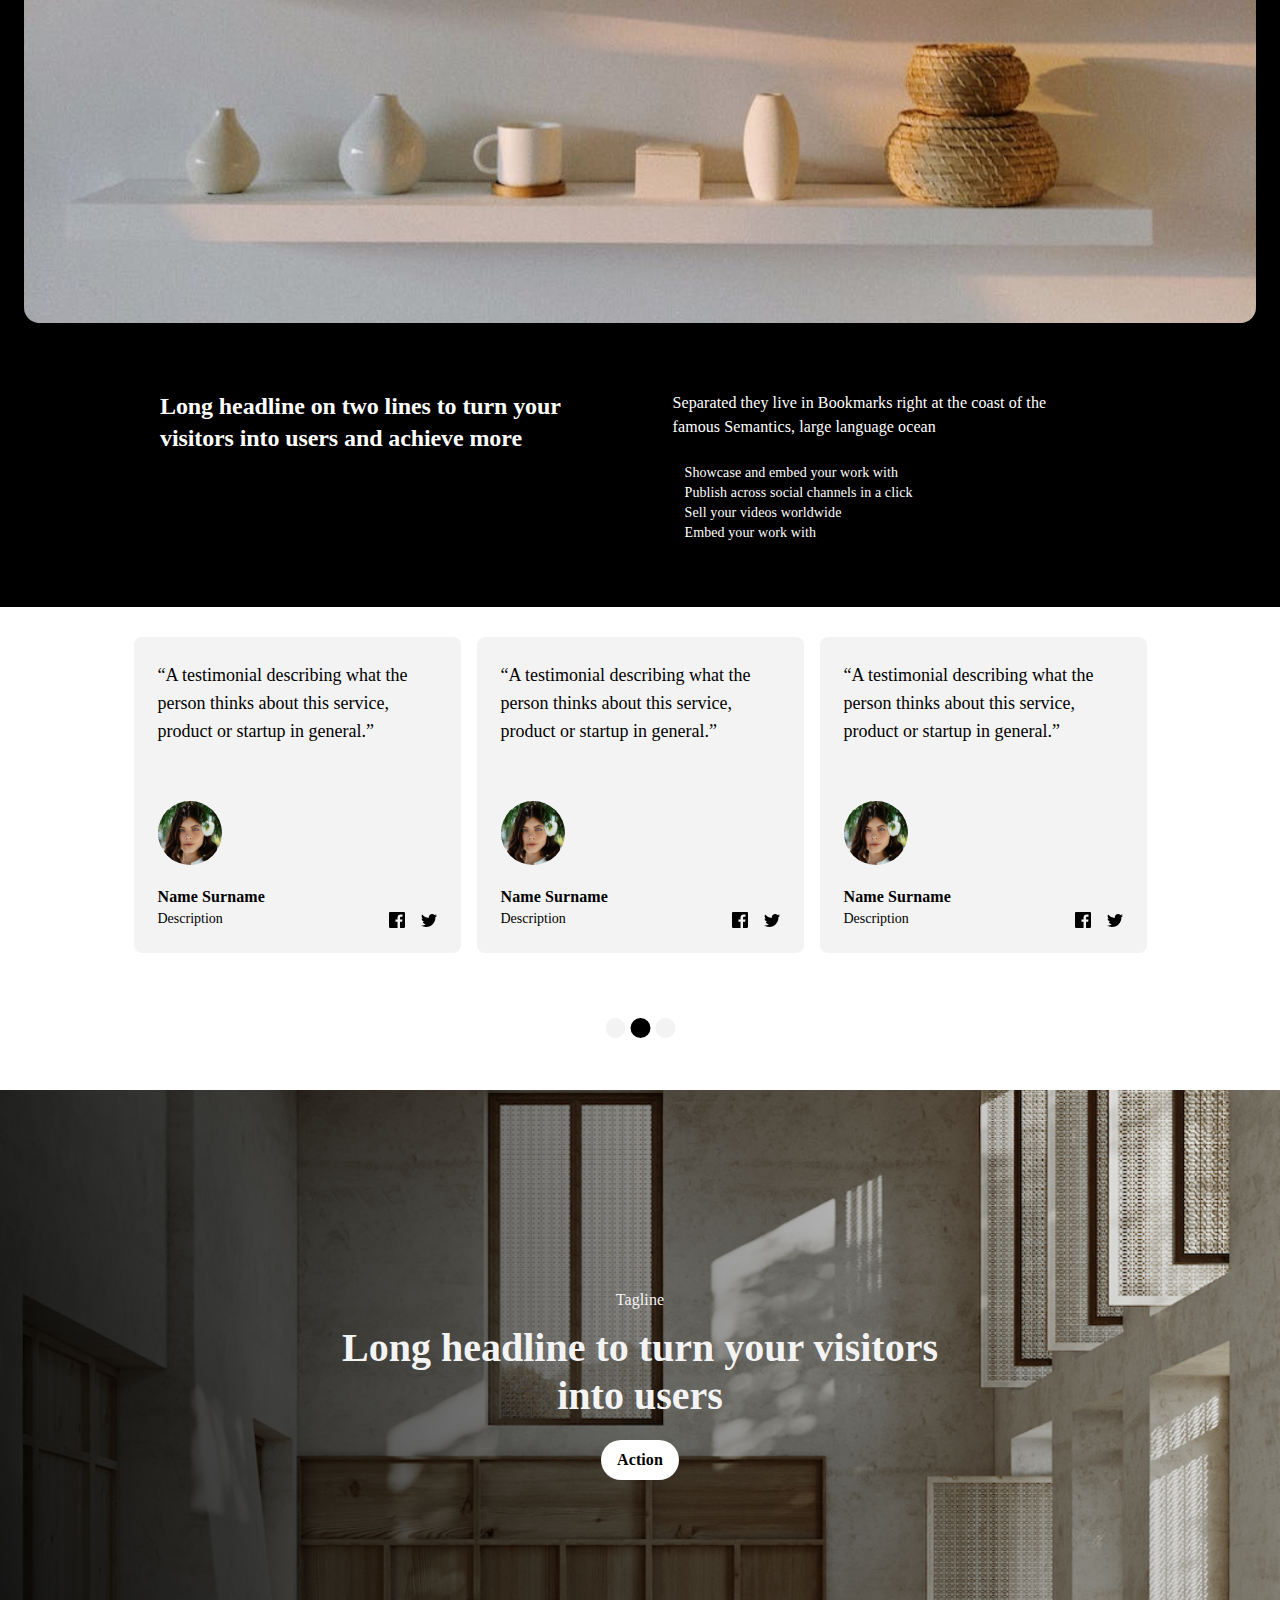
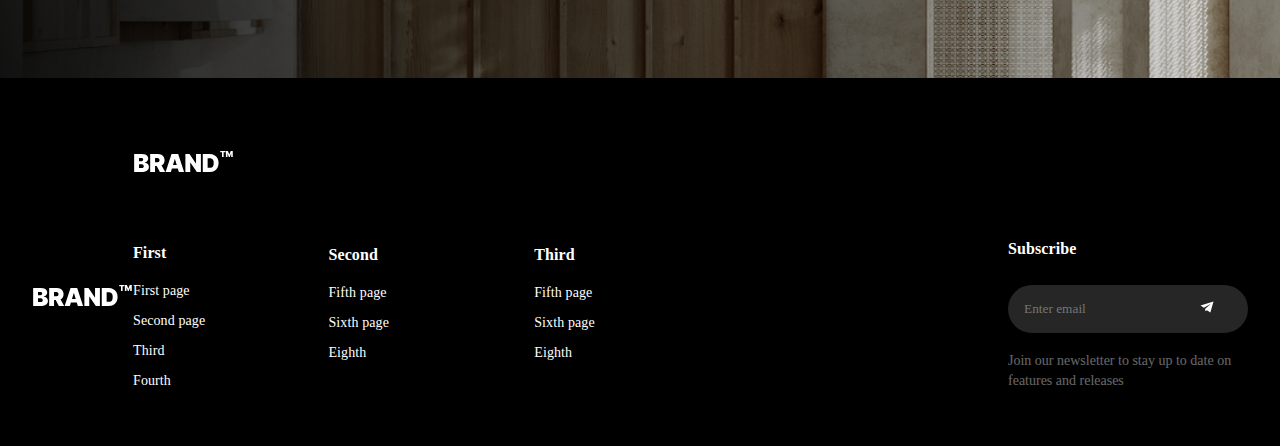
==== commit 8b229469: "1440 fix" ====
--- a/index.html
+++ b/index.html
@@ -286,6 +286,9 @@
 
 
       <div class="column-container">
+        <div class="column-1-logo">
+          <img src="/images/brand-footer.svg">
+        </div>
 
         <div class="column-1">
           <!-- <div class="column-1-logo">
--- a/styles/styles.css
+++ b/styles/styles.css
@@ -757,10 +757,8 @@
   .footer-container {
     display: flex;
     flex-direction: row;
-    border: 1px solid red;
-    flex-wrap:nowrap;
+    flex-wrap: nowrap;
     justify-content: space-between;
-    
   
   }
 
@@ -964,6 +962,45 @@
 
   .cta-container {
     max-width: 600px;
+  }
+
+  /* Footer */
+
+  .column-1-head img {
+    transform: translateY(-48px);
+  }
+
+  .column-container {
+    width: 708px;
+    margin-left: min(32px);
+    margin-top: 120px;
+    margin-bottom: 45px;
+  }
+
+  .column-1 {
+    width: 228px;
+  }
+
+  .column-2 {
+    width: 240px;
+  }
+
+  .column-3 {
+    width: 240px;
+  }
+
+  .subscribe-box {
+    max-width: 240px;
+    margin-top: 120px;
+    margin-right: 32px
+  }
+
+  label input {
+    width: 240px;
+  }
+
+  label button {
+    left: 176px;
   }
 }
 
@@ -1082,4 +1119,43 @@
   .CTA {
     background-image: url(/images/CTA-1440.svg);
   }
-}+
+  .footer-container {
+    justify-content: center;
+    align-items: center;
+  }
+
+  .column-1-head img {
+    display: flex;
+  visibility: hidden;  }
+
+  .column-container {
+    margin: 0;
+    align-items: center;
+    justify-content: center;
+    margin: 96px 0px;
+    width: 875px;
+  }
+
+  .column-1, .column-2, .column-3 {
+    justify-content: flex-start;
+  }
+
+  .column-1-logo {
+    display: flex;
+    transform: translateY(-40px);
+    margin-right: 140px;
+  }
+
+  .subscribe-box {
+    margin: 0;
+    width: 228px;
+  }
+
+  label input {
+    width: 228px;
+  }
+
+  .newsletter {
+    margin-top: 20px;
+  }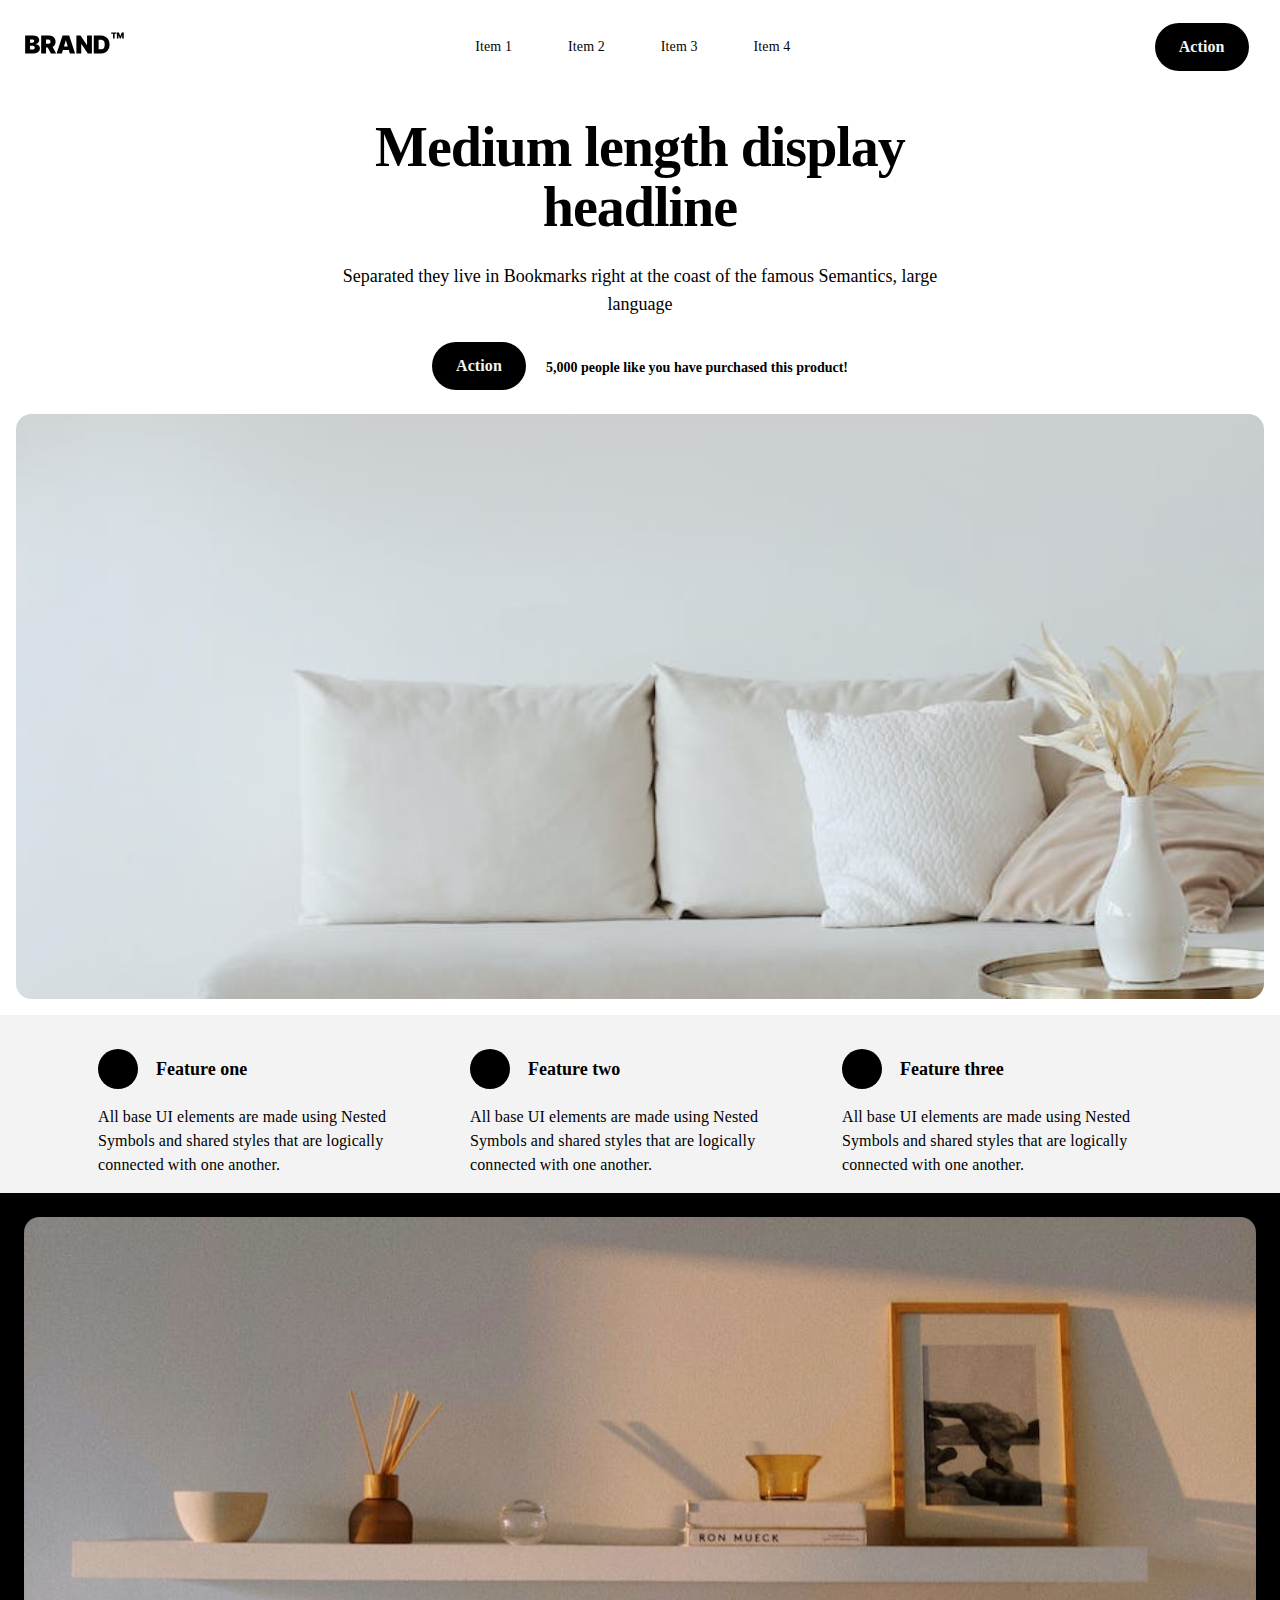
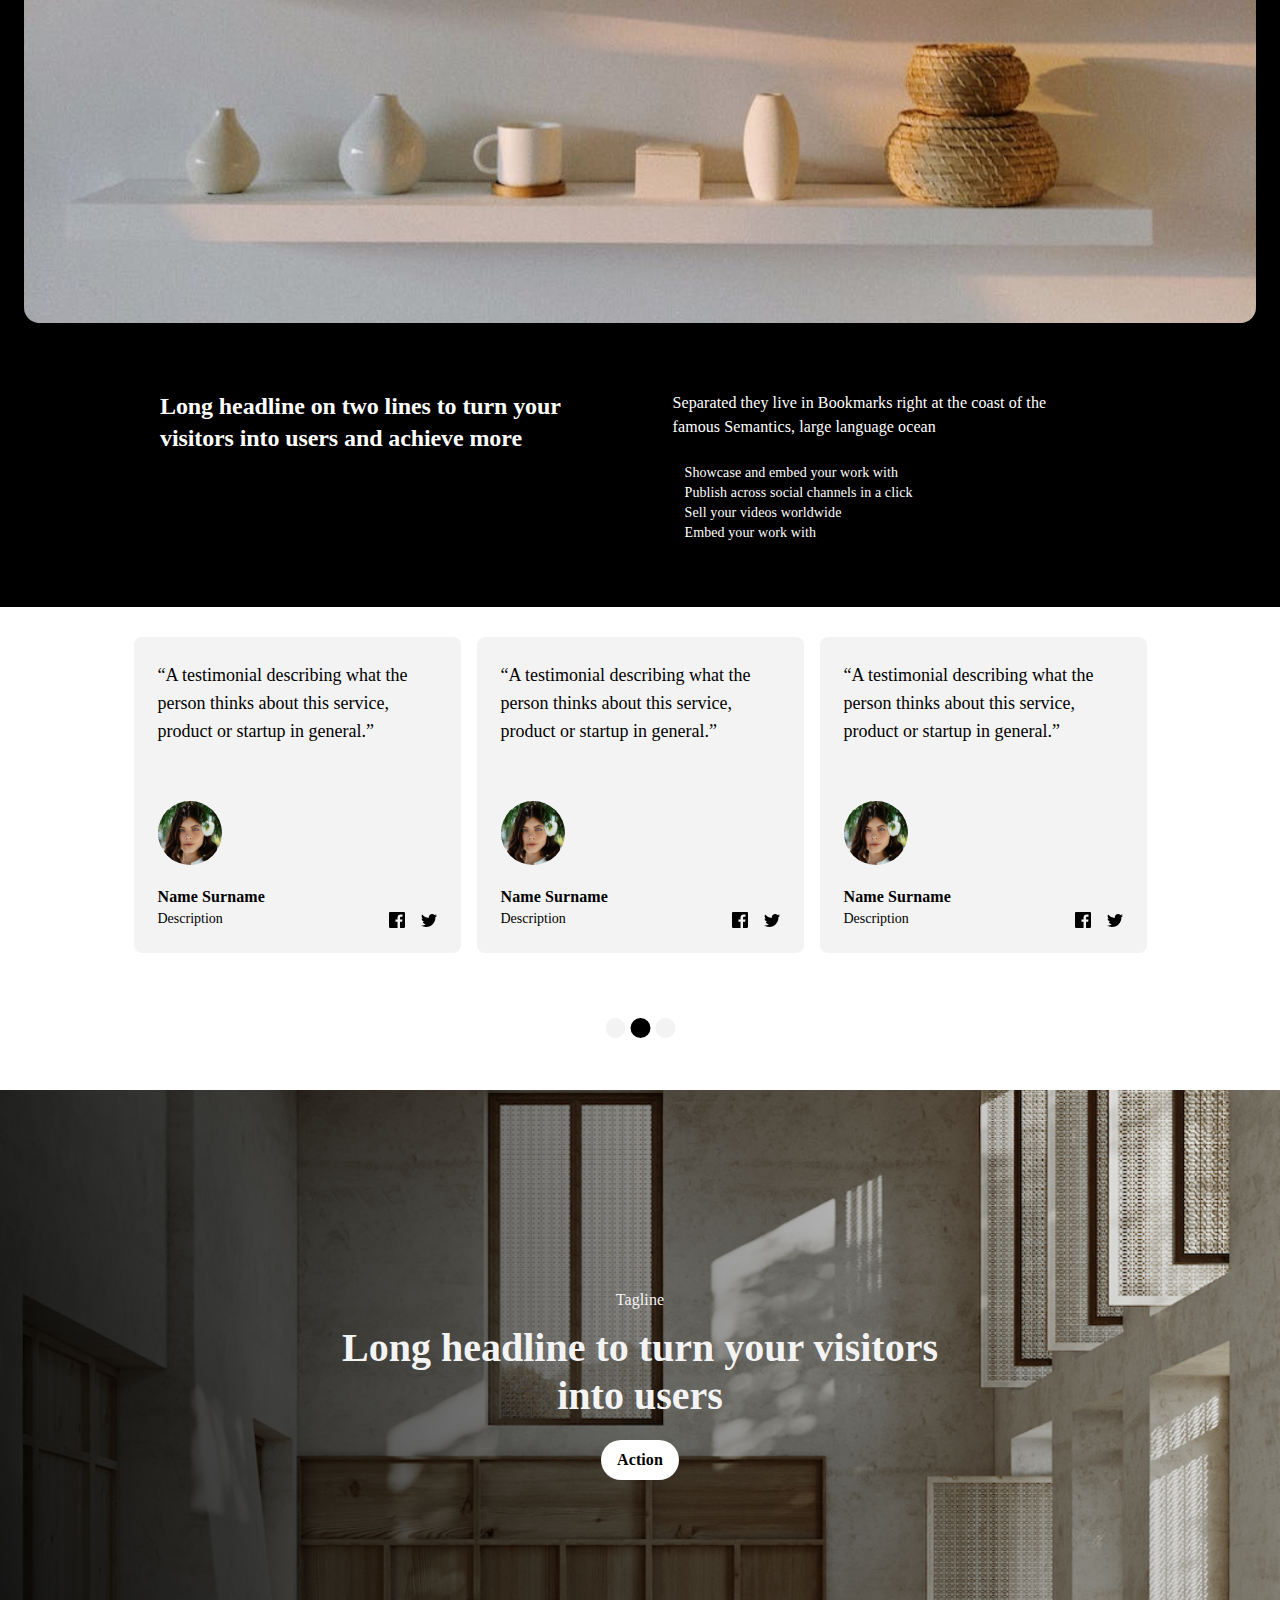
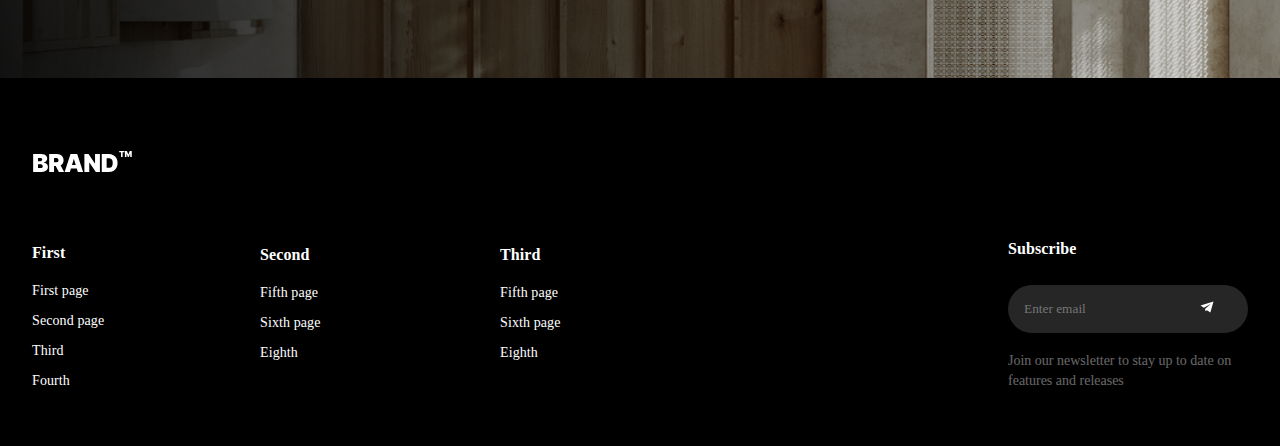
==== commit 9c82ce42: "imagestest" ====
--- a/index.html
+++ b/index.html
@@ -32,7 +32,7 @@
         </ul>
       </nav>
       <label for="nav-toggle" class="nav-toggle-label">
-        <img src="/images/ellipse.svg" alt="">
+        <img src="images/ellipse.svg" alt="">
         <span></span>
       </label>
   
@@ -135,7 +135,7 @@
   <section class="section-two">
     <div class="section-two-container">
       <div class="section-two-image">
-        <img src="/images/section-two-744.svg">
+        <img src="images/section-two-744.svg">
       </div>
       <div class="section-two-text">
         <div class="section-two-header">
@@ -180,7 +180,7 @@
         </div>
 
         <div class="card-customer">
-          <img src="/images/testimonial-image.svg">
+          <img src="images/testimonial-image.svg">
 
           <div class="card-name">
             <span class="card-top">Name Surname</span>
@@ -189,8 +189,8 @@
           </div>
 
           <div class="card-socials">
-            <img src="/images/card-facebook.svg" class="facebook">
-            <img src="/images/card-twitter.svg" class="twitter">
+            <img src="images/card-facebook.svg" class="facebook">
+            <img src="images/card-twitter.svg" class="twitter">
           </div>
         </div>
 
@@ -202,7 +202,7 @@
         </div>
 
         <div class="card-customer">
-          <img src="/images/testimonial-image.svg">
+          <img src="images/testimonial-image.svg">
 
           <div class="card-name">
             <span class="card-top">Name Surname</span>
@@ -211,8 +211,8 @@
           </div>
 
           <div class="card-socials">
-            <img src="/images/card-facebook.svg" class="facebook">
-            <img src="/images/card-twitter.svg" class="twitter">
+            <img src="images/card-facebook.svg" class="facebook">
+            <img src="images/card-twitter.svg" class="twitter">
           </div>
         </div>
 
@@ -234,8 +234,8 @@
           </div>
 
           <div class="card-socials">
-            <img src="/images/card-facebook.svg" class="facebook">
-            <img src="/images/card-twitter.svg" class="twitter">
+            <img src="images/card-facebook.svg" class="facebook">
+            <img src="images/card-twitter.svg" class="twitter">
           </div>
         </div>
 
@@ -244,9 +244,9 @@
     </div>
 
     <div class="testimonial-buttons">
-      <img src="/images/button-1.svg">
-      <img src="/images/button-2.svg">
-      <img src="/images/button-1.svg">
+      <img src="images/button-1.svg">
+      <img src="images/button-2.svg">
+      <img src="images/button-1.svg">
 
     </div>
     
@@ -281,13 +281,13 @@
     <div class="footer-container">
 
       <div class="footer-logo">
-        <img src="/images/brand-footer.svg">
+        <img src="images/brand-footer.svg">
       </div>
 
 
       <div class="column-container">
         <div class="column-1-logo">
-          <img src="/images/brand-footer.svg">
+          <img src="images/brand-footer.svg">
         </div>
 
         <div class="column-1">
@@ -295,7 +295,7 @@
             <img src="/images/brand-footer.svg">
           </div> -->
           <div class="column-1-head">
-            <img src="/images/brand-footer.svg">
+            <img src="images/brand-footer.svg">
 
             <p>First</p>
             <ul class="col-1-list">
@@ -346,7 +346,7 @@
             <input type="email" name="email" placeholder="Enter email" required>
 
               <button>
-                <img src="/images/submit.svg">
+                <img src="images/submit.svg">
               </button>
   
             </form>
--- a/styles/styles.css
+++ b/styles/styles.css
@@ -507,6 +507,7 @@
 
 .footer-logo {
   margin-top: 50px;
+  margin-bottom: 9px;
 }
 
 .column-container {
@@ -572,6 +573,10 @@
   padding-inline-start: 0px;
 }
 
+
+.column-1-logo {
+  display: none;
+}
 /* Subscribe */
 
 .subscribe-input {
@@ -1158,4 +1163,21 @@
 
   .newsletter {
     margin-top: 20px;
-  }+  }
+
+}
+
+@media only screen and (min-width: 1441px) {
+
+  .subscribe-box {
+    max-width: 360px;
+  }
+
+  label input {
+    width: 360px;
+  }
+
+  label button {
+    left: 300px;
+  }
+}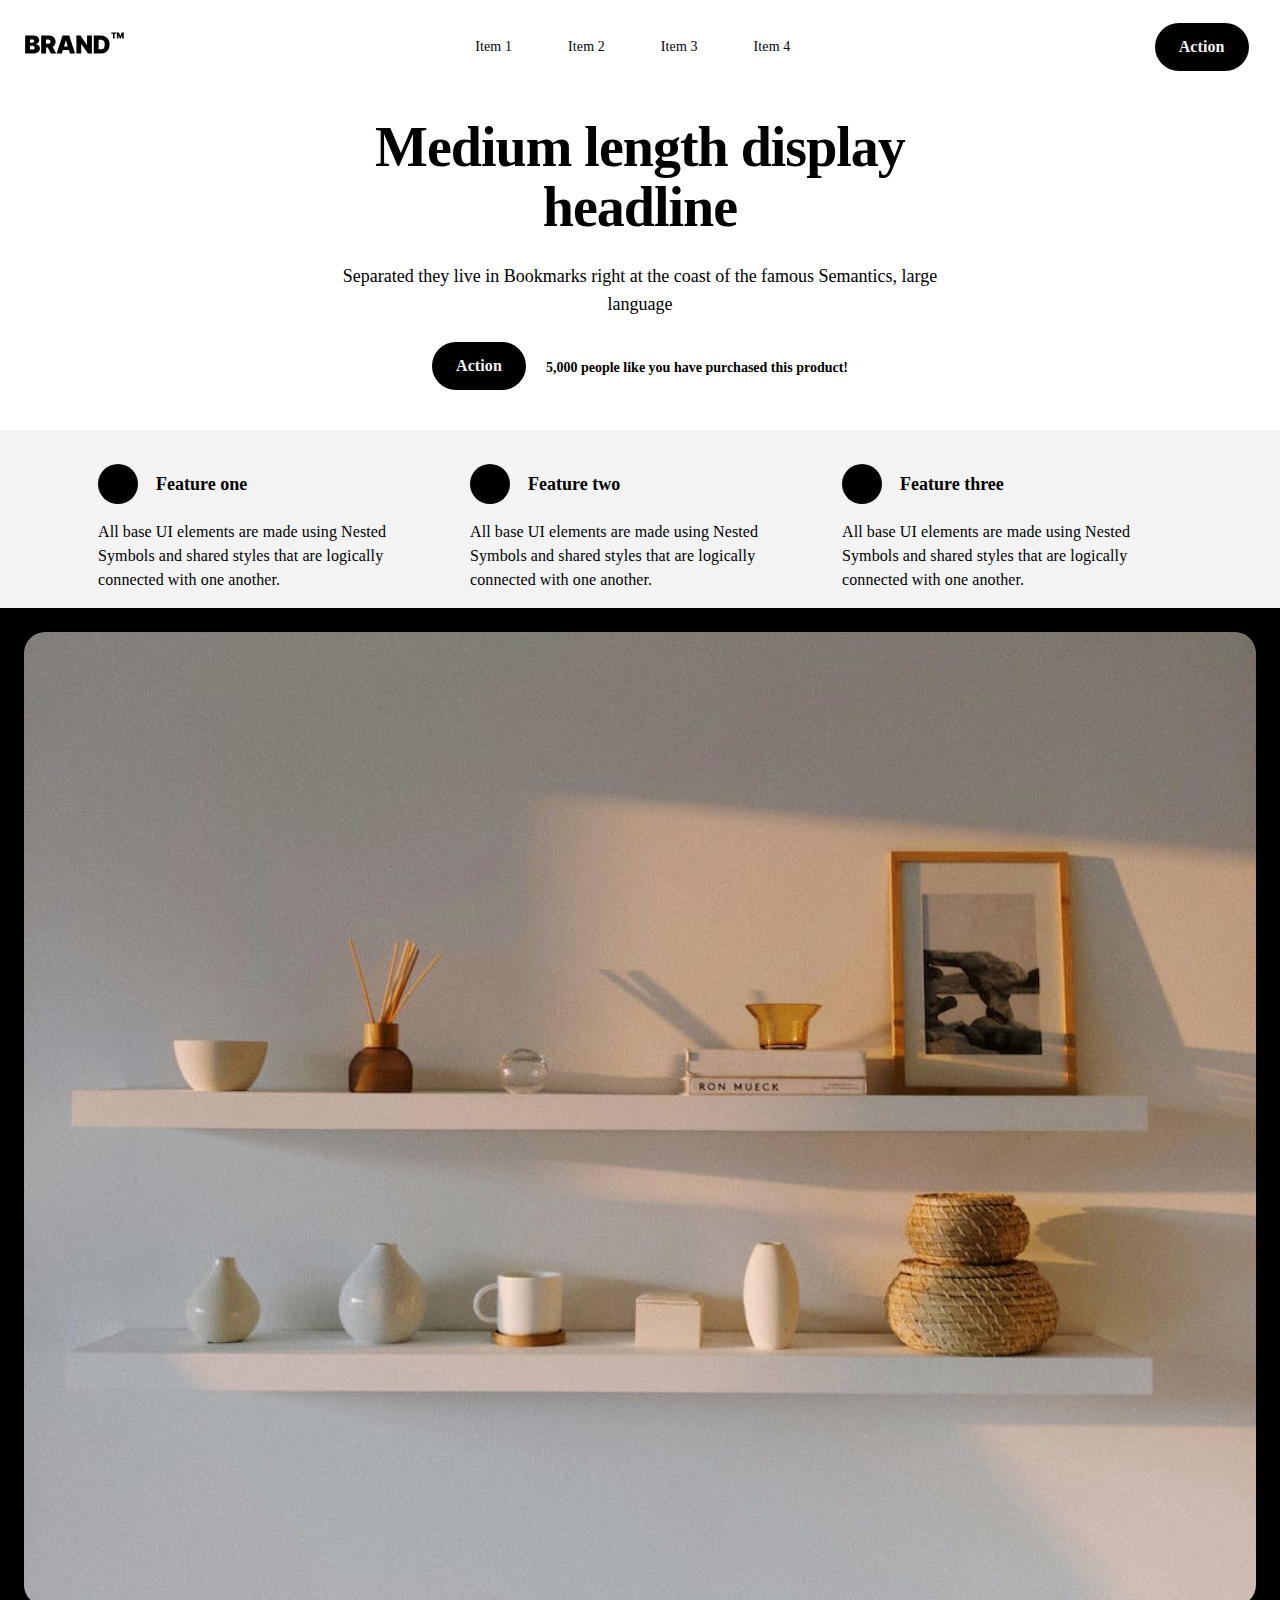
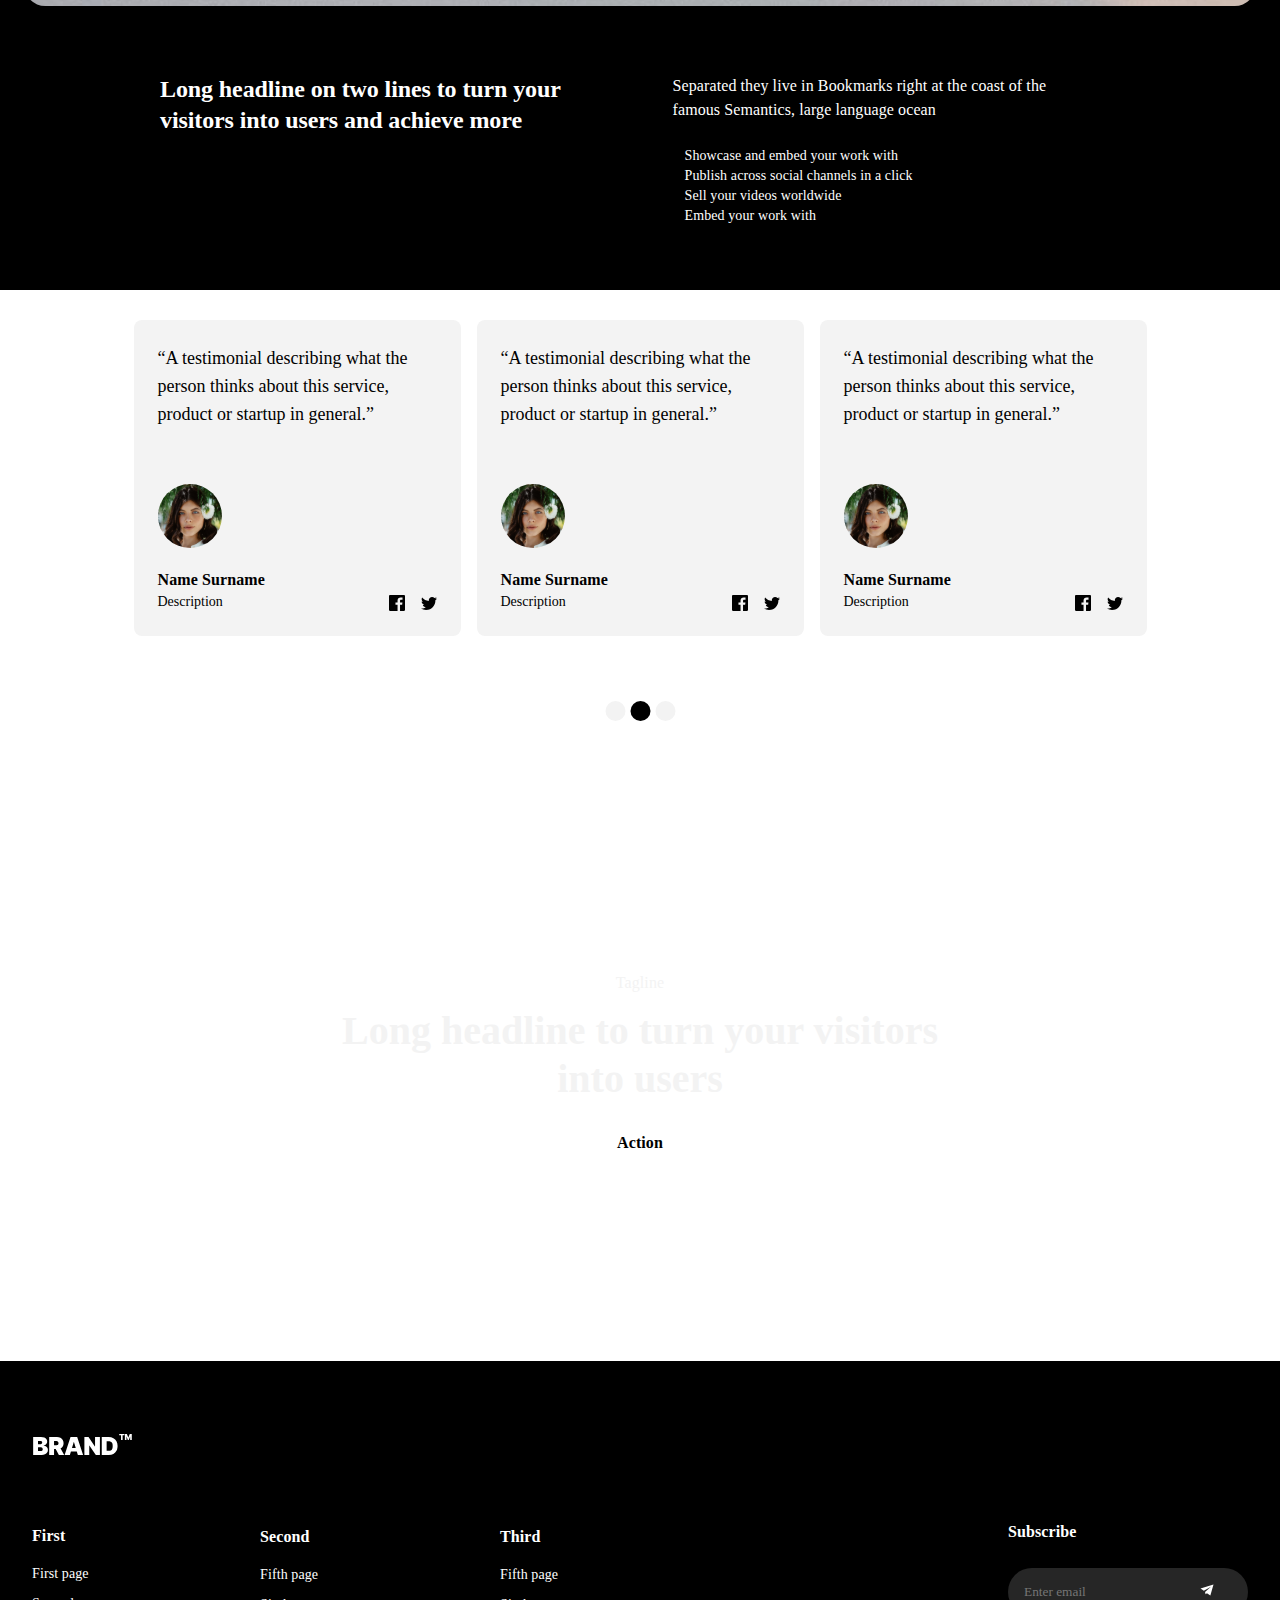
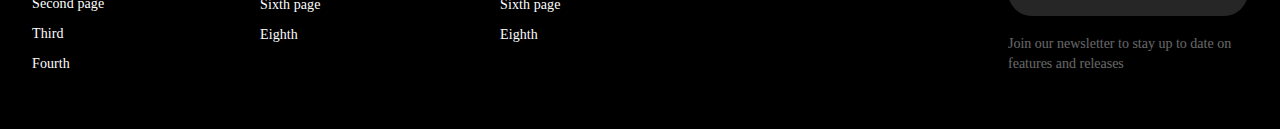
==== commit 3f269689: "img" ====
--- a/index.html
+++ b/index.html
@@ -225,7 +225,7 @@
         </div>
 
         <div class="card-customer">
-          <img src="/images/testimonial-image.svg">
+          <img src="images/testimonial-image.svg">
 
           <div class="card-name">
             <span class="card-top">Name Surname</span>
--- a/styles/styles.css
+++ b/styles/styles.css
@@ -440,7 +440,7 @@
 /* Call to Action */
 
 .CTA {
-  background-image: url(/images/CTA-mobile.svg);
+  background-image: url(images/CTA-mobile.svg);
   background-size: cover;
   height: 500px;
   display: flex;
@@ -663,7 +663,7 @@
   }
 
   .headline-image img {
-    content: url(/images/headline-image-tablet.svg);
+    content: url(images/headline-image-tablet.svg);
   }
 
   .nav-action {
@@ -742,7 +742,7 @@
   /* CTA */
 
   .CTA {
-    background-image: url(/images/CTA-tablet.svg);
+    background-image: url(images/CTA-tablet.svg);
     
   }
 
@@ -843,7 +843,7 @@
 
   .headline-image {
     width: 100%;
-    content: url(/images/headline-image-large.svg);
+    content: url(images/headline-image-large.svg);
   }
 
   .headline-bold {
@@ -893,7 +893,7 @@
     width: 100%;
   }
   .section-two-image img {
-    content: url(/images/section-two-1024.svg);
+    content: url(images/section-two-1024.svg);
     width: 100%;
     height: auto;
   }
@@ -961,7 +961,7 @@
   }
 
   .CTA {
-    background-image: url(/images/CTA-tablet-large.svg);
+    background-image: url(images/CTA-tablet-large.svg);
     height: 588px;
   }
 
@@ -1060,7 +1060,7 @@
   .headline-image {
     max-width: 490px;
     height: auto;
-    content: url(/images/headline-image-1440.svg);
+    content: url(images/headline-image-1440.svg);
     border-radius: 12px;
   }
 
@@ -1084,7 +1084,7 @@
   }
 
   .section-two-image {
-    content: url(/images/section-two-1440.svg);
+    content: url(images/section-two-1440.svg);
     max-width: 490px;
   }
 
@@ -1122,7 +1122,7 @@
   }
 
   .CTA {
-    background-image: url(/images/CTA-1440.svg);
+    background-image: url(images/CTA-1440.svg);
   }
 
   .footer-container {
